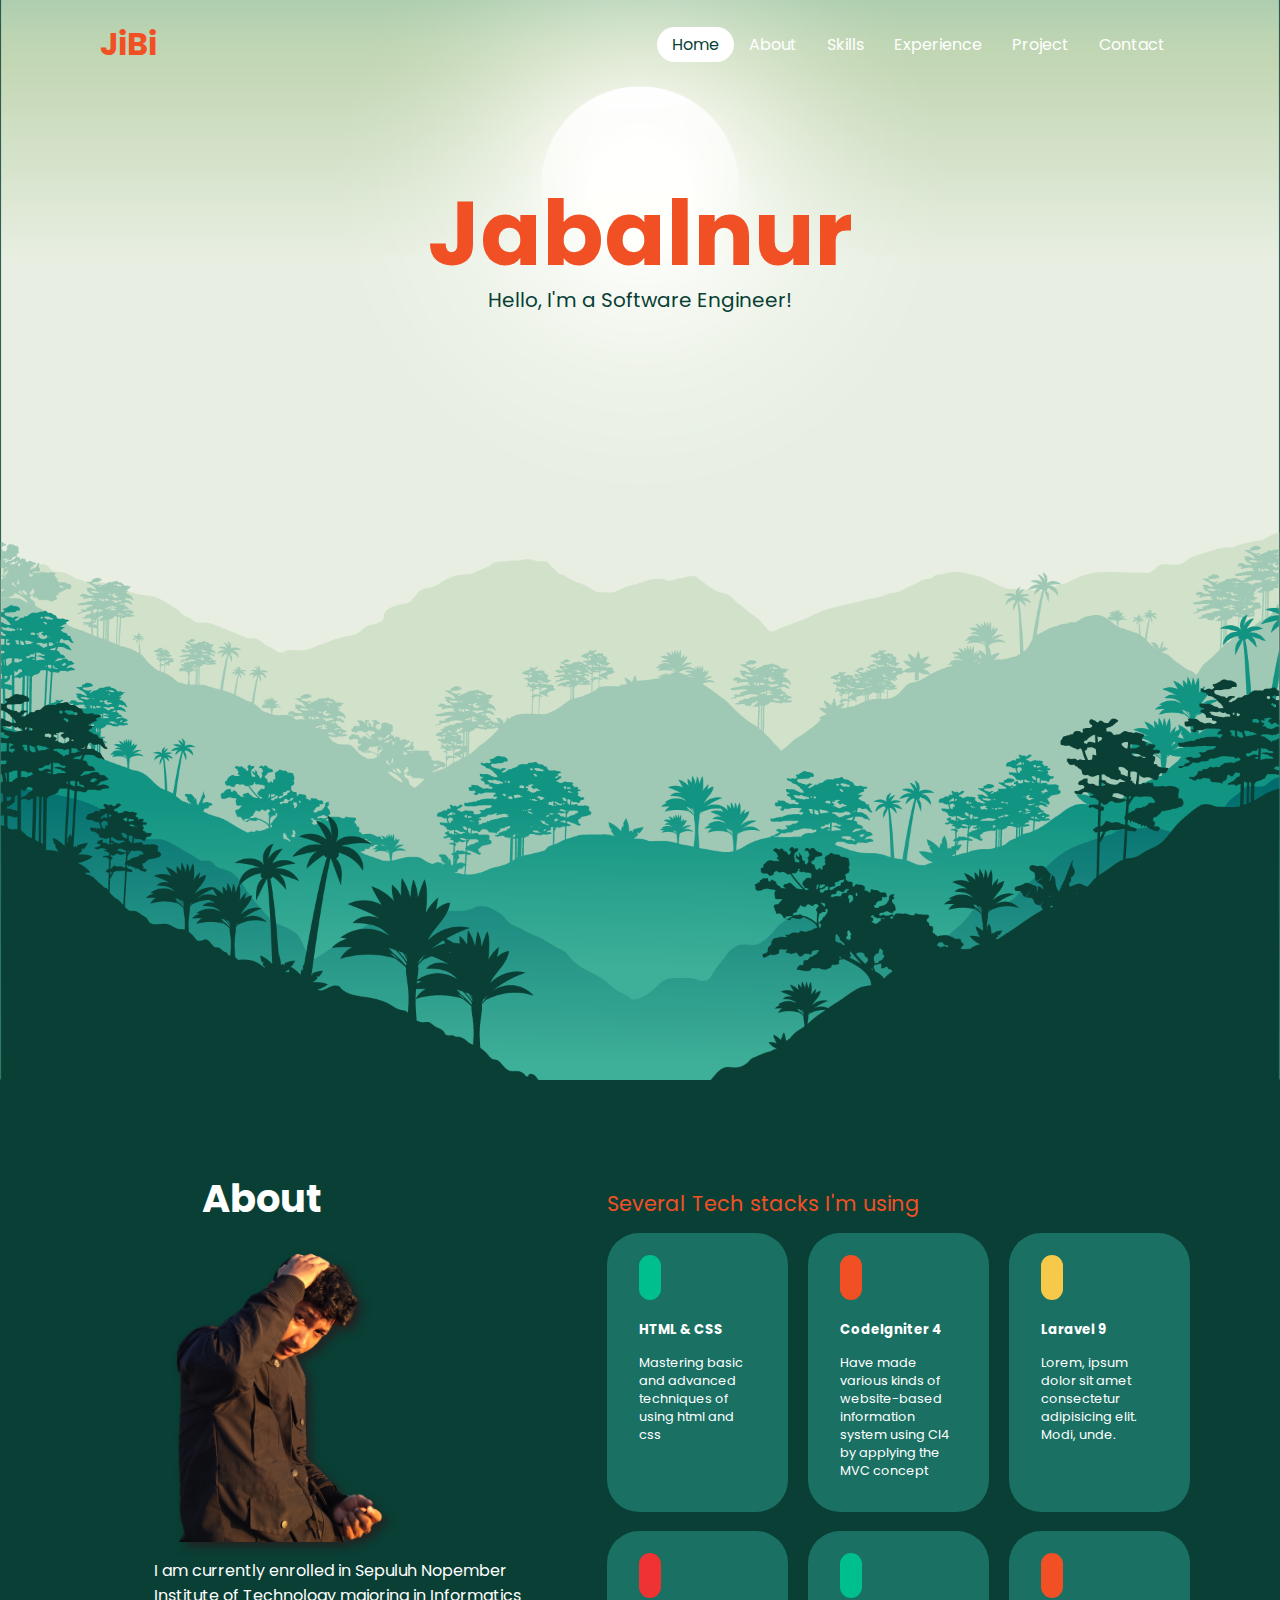
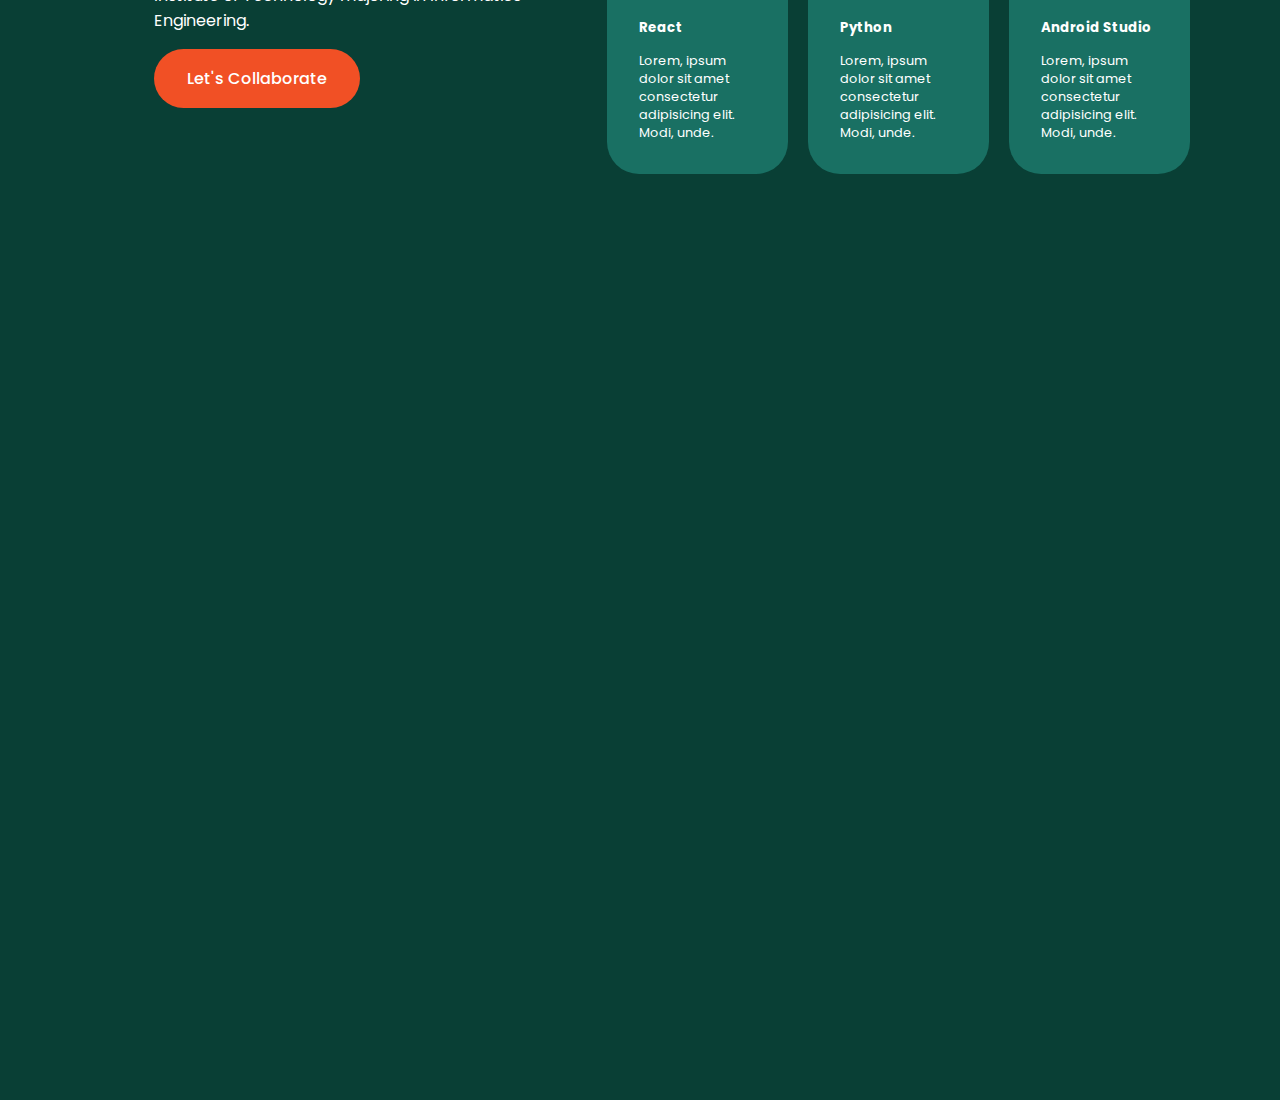
==== Portofolio/index.html @ 389e3de7 "PWEB-A" ====
<!DOCTYPE html>
<html lang="en">
  <head>
    <meta charset="UTF-8" />
    <meta name="viewport" content="width=device-width, initial-scale=1.0" />
    <link rel="stylesheet" href="public/css/style.css" />

    <!-- ICONSCOUT CDN -->
    <link
      rel="stylesheet"
      href="https://unicons.iconscout.com/release/v4.0.0/css/line.css"
    />

    <title>Jabalnur - Portofolio</title>
  </head>
  <body>
    <!--================= START OF HEADER ====================-->
    <header>
      <nav>
        <a href="#" class="logo">JiBi</a>
        <div class="toggle"></div>
        <ul class="navigation">
          <li><a href="#" class="active">Home</a></li>
          <li><a href="#">About</a></li>
          <li><a href="#">Skills</a></li>
          <li><a href="#">Experience</a></li>
          <li><a href="#">Project</a></li>
          <li><a href="#">Contact</a></li>
        </ul>
      </nav>
      <div class="jumbotron">
        <img src="public/img/jumbotron/1.png" class="bg" />
        <img src="public/img/jumbotron/2.png" class="bg2" />
        <div class="name">
          <h1>Jabalnur</h1>
          <h4>Hello, I'm a Software Engineer!</h4>
        </div>
        <img src="public/img/jumbotron/3.png" class="bg3" />
        <img src="public/img/jumbotron/4.png" class="bg4" />
        <img src="public/img/jumbotron/5.png" class="bg5" />
        <img src="public/img/jumbotron/6.png" class="bg6" />
        <!-- <div class="bg"></div> -->
        <!-- <div class="bg2"></div>
        <div class="bg3"></div>
        <div class="bg4"></div>
        <div class="bg5"></div>
        <div class="bg6"></div> -->
      </div>
    </header>

    <!--================= END OF HEADER ====================-->

    <!--================= START OF ABOUT ====================-->
    <section class="abouts">
      <div class="container abouts_container">
        <div class="abouts_left">
          <h1>About</h1>
          <div class="abouts-image">
            <img src="public/img/assets/jibi.png" class="jibi" alt="jibi.png" />
          </div>
          <p>
            I am currently enrolled in Sepuluh Nopember Institute of Technology
            majoring in Informatics Engineering.
          </p>
          <a href="#" class="btn"> Let's Collaborate</a>
        </div>
        <div class="abouts_right">
          <h4>Several Tech stacks I'm using</h4>
          <div class="content">
            <article class="about">
              <span class="about_icon"
                ><i class="uil uil-html5"></i>
                <i class="uil uil-css3-simple"></i
              ></span>
              <h5>HTML & CSS</h5>
              <p>
                Mastering basic and advanced techniques of using html and css
              </p>
            </article>
            <article class="about">
              <span class="about_icon"><i class="uil uil-fire"></i></span>
              <h5>CodeIgniter 4</h5>
              <p>
                Have made various kinds of website-based information system
                using CI4 by applying the MVC concept
              </p>
            </article>
            <article class="about">
              <span class="about_icon"><i class="uil uil-box"></i></span>
              <h5>Laravel 9</h5>
              <p>
                Lorem, ipsum dolor sit amet consectetur adipisicing elit. Modi,
                unde.
              </p>
            </article>
            <article class="about">
              <span class="about_icon"><i class="uil uil-react"></i></span>
              <h5>React</h5>
              <p>
                Lorem, ipsum dolor sit amet consectetur adipisicing elit. Modi,
                unde.
              </p>
            </article>
            <article class="about">
              <span class="about_icon"><i class="uil uil-arrow"></i></span>
              <h5>Python</h5>
              <p>
                Lorem, ipsum dolor sit amet consectetur adipisicing elit. Modi,
                unde.
              </p>
            </article>
            <article class="about">
              <span class="about_icon"><i class="uil uil-android"></i></span>
              <h5>Android Studio</h5>
              <p>
                Lorem, ipsum dolor sit amet consectetur adipisicing elit. Modi,
                unde.
              </p>
            </article>
          </div>
        </div>
      </div>

      <!-- <h1>Hi, My Name is Jibi</h1>
      <p>
        Lorem ipsum dolor sit amet consectetur adipisicing elit. Explicabo ipsa
        nulla quae. Quos sint facere natus sed accusantium delectus nobis iure,
        facilis itaque odit distinctio quo debitis rem, beatae error illum porro
        repellat ad hic corrupti neque sapiente cum ipsam! Sunt neque at
        provident repellat fugit quia placeat et ipsam deleniti facilis, officia
        dolores cum omnis totam corrupti? Magni corporis consectetur, harum ipsa
        dolores quis eius repellendus aliquam dicta fugiat tempora? Quae neque
        omnis deserunt, aliquam ratione accusantium quod culpa voluptatum
        similique tempora asperiores dolor eos aspernatur. Natus voluptatem
        dolor temporibus, illo consequuntur quod ratione aperiam. Ea natus
        similique mollitia ratione blanditiis dolore alias, sapiente maxime
        dolor aperiam at veritatis earum? Suscipit vel est a totam sit mollitia
        quia? Optio corporis beatae corrupti perferendis nulla? Blanditiis, nisi
        quibusdam. Quaerat modi harum cumque odio numquam vero sapiente.
        Laudantium iusto possimus earum officia nemo explicabo excepturi debitis
        consequatur assumenda et ipsam, provident unde aliquam vel! Nostrum
        deserunt omnis, excepturi odio ad dicta magnam nihil porro sequi quis
        voluptatibus temporibus, tempora adipisci eveniet nulla. Unde fugiat
        optio explicabo debitis culpa velit itaque quos officiis similique
        molestiae! Totam impedit blanditiis beatae fugiat. Suscipit beatae aut
        voluptas magnam mollitia molestiae laudantium nisi. Officia, rerum
        dolore.
      </p> -->
    </section>

    <script src="public/js/jquery-3.6.1.min.js"></script>
    <script src="public/js/script.js"></script>
  </body>
</html>
---- Portofolio/public/css/style.css ----
@import url('https://fonts.googleapis.com/css?family=Poppins:300,400,500,600,700,800,900&display=swap');
*{
    margin: 0;
    padding: 0;
    box-sizing: border-box;
    font-family: 'Poppins', sans-serif;
}

:root{
    --color-primary: #F15025;
    --color-success: #00bf8e;
    --color-warning: #f7c94b;
    --color-danger: #EF3232;
    --color-danger-variant: rgba(247,88,66,0.4);
    --color-white: #fff;
    --color-light: rgba(255,255,255,0.7);
    --color-black: #000;
    --color-bg: #093F35;
    --color-bg1: #197063;
    --color-bg2: #35A994;

    --container-width-lg: 76%;
    --container-width-md: 90%;
    --container-width-sm: 94%;
    
    --transition: all 400ms ease;

}

body{
    background: #093F35;
    color: var(--color-white);
    min-height: 300vh;
}

.container {
    width: var(--container-width-lg);
    margin: 0 auto;
}

section{
    padding: 6rem 0;
}

section h2{
    text-align: center;
    margin-bottom: 4rem;
}

h1,
h2,
h3,
h4,
h5 {
    line-height: 1.2;
    color: var(--color-white);
}

p{
    color: var(--color-white);
}

h1 {
    font-size: 2.4rem;
}

h2 {
    font-size: 2rem;
}

h3 {
    font-size: 1.6rem;
}

h4 {
    font-size: 1.3rem;
}

a{
    color: var(--color-white);
}

img{
    width: 100%;
    display: block;
    object-fit: cover;
}

.btn {
    display: inline-block;
    background: var(--color-white);
    color: var(--color-black);
    padding: 1rem 2rem;
    border: 1px solid transparent;
    font-weight: 500;
    transition: var(--transition);
    border-radius: 2rem;
    text-decoration: none;
}

.btn:hover{
    background: transparent;
    color: var(--color-white);
    border-color: var(--color-white);
}

.btn-primary{
    background: var(--color-danger);
    color: var(--color-white);
}

nav{
    position: absolute;
    top: 0;
    left: 0;
    width: 100%;
    padding: 20px 100px;
    display: flex;
    justify-content: space-between;
    align-items: center;
    z-index: 10000;
}

.window-scroll {
    background: var(--color-bg);
    padding-top: 10px;
    padding-bottom: 10px;
    box-shadow: 0 1rem 2rem rgba(0, 0, 0, 0.3);
}

nav .logo{
    color: var(--color-primary);
    font-weight: 700;
    font-size: 2em;
    text-decoration: none;
}

nav .navigation{
    display: flex;
    justify-content: center;
    align-items: center;
}

nav .navigation li{
    list-style: none;
}

nav .navigation li a{
    text-decoration: none;
    padding: 6px 15px;
    color: white;
    border-radius: 20px;
}

nav .navigation li a:hover,
nav .navigation li a.active{
    background: white;
    color: #093F35;
}

.jumbotron{
    position: relative;
    width: 100%;
    height: 120vh;
    overflow: hidden;
    display: flex;
    justify-content: center;
    align-items: center;
    /* left: 0;
    height: 0; */
}
.jumbotron img{
    position: absolute;
    left: 0;
    bottom: 0;
    width: 100%;
    pointer-events: none;
}
.jumbotron img.bg{
    top: 0;
}
.jumbotron .name{
    height: 100%;
    width: 100%;
    bottom: -180px;
    position: absolute;
}
.jumbotron .name h1{
    color: var(--color-primary);
    font-size: 90px;
    text-align: center;
    margin: 0;
}
.jumbotron .name h4{
    color: var(--color-bg);
    font-size: 20px;
    font-weight: 400;
    margin: 0;
    text-align: center;
}

.abouts{
    background: var(--color-bg);
}

.abouts_container{
    display: grid;
    grid-template-columns: 40% 60%;
    gap: 4rem;
}

.abouts_left h1{
    margin-left: 3rem;
}

.abouts_left .btn{
    background: var(--color-primary);
    color: var(--color-white);
}

.abouts_left .btn:hover{
    background: transparent;
    color: var(--color-white);
    font-size: 1.05rem;
}

.abouts_left p{
    margin: 1rem 0 1rem;
}

.abouts-image img{
    max-height: 20rem;
    width: auto;
    -webkit-filter: drop-shadow(5px 5px 5px #222);
    filter: drop-shadow(5px 5px 5px #222);
    transition: var(--transition);
}

.abouts-image img:hover{
    transform: scale(1.02);
}
.abouts_right h4{
    margin: 1rem 0 1rem;
    font-weight: 400;
    color: var(--color-primary);
}
.abouts_right .content{
    display: grid;
    grid-template-columns: repeat(3, 1fr);
    gap: 1.2rem;
}

.about{
    background: var(--color-bg1);
    padding: 2rem;
    border-radius: 2rem;
    transition: var(--transition);
}

.about:hover{
    box-shadow: 0 3rem 3rem rgba(0, 0, 0, 0.3);
    z-index: 1;
}

.about:nth-child(1) .about_icon{
    background: var(--color-success);
    padding: 0.7rem;
    border-radius: 0.9rem;
}
.about:nth-child(2) .about_icon{
    background: var(--color-primary);
    padding: 0.7rem;
    border-radius: 0.9rem;
}
.about:nth-child(3) .about_icon{
    background: var(--color-warning);
    padding: 0.7rem;
    border-radius: 0.9rem;
}
.about:nth-child(4) .about_icon{
    background: var(--color-danger);
    padding: 0.7rem;
    border-radius: 0.9rem;
}
.about:nth-child(5) .about_icon{
    background: var(--color-success);
    padding: 0.7rem;
    border-radius: 0.9rem;
}
.about:nth-child(6) .about_icon{
    background: var(--color-primary);
    padding: 0.7rem;
    border-radius: 0.9rem;
}

.about h5{
    margin: 2rem 0 1rem;
}

.about p{
    font-size: 0.8rem;
}



@media (max-width: 992px){
    nav{
        padding: 20px;
    }
    nav .navigation{
        display: none;
    }
    nav .navigation.active{
        position: fixed;
        top: 0;
        left: 0;
        display: flex;
        justify-content: center;
        align-items: center;
        flex-direction: column;
        width: 100%;
        height: 100vh;
        background: #093F35;
    }
    nav .navigation li{
        margin-left: 0;
    }
    nav .navigation li a{
        font-size: 1.2em;
        margin: 5px 0;
        border-radius: 30px;
        display: inline-block;
    }
    .toggle{
        position: fixed;
        top: 20px;
        right: 20px;
        width: 30px;
        height: 30px;
        cursor: pointer;
        background: url(../img/icon/menu.png);
        background-size: 30px;
        background-position: center;
        background-repeat: no-repeat;
        filter: invert(100%) sepia(0%) saturate(0%) hue-rotate(93deg) brightness(103%) contrast(103%);
        z-index: 1000;
    }
    .toggle:hover,
    .toggle.active:hover{
        filter: invert(16%) sepia(11%) saturate(4203%) hue-rotate(126deg) brightness(99%) contrast(93%);
    }

    .toggle.active {
        background: url(../img/icon/close.png);
        background-size: 30px;
        background-position: center;
        background-repeat: no-repeat;
        filter: invert(100%) sepia(0%) saturate(0%) hue-rotate(93deg) brightness(103%) contrast(103%);
    }
    .jumbotron{
        height: 100vh;
    }
    .jumbotron .name{
        bottom: -240px;
    }
    .jumbotron .name h1{
        font-size: 50px;
    }
    .jumbotron .name h4{
        font-size: 15px;
    }
    .about{
        padding: 20px;
    }
    .about h1{
        font-size: 1.5em;
    }
}
@media (max-width: 786px){
    .jumbotron{
        height: 60vh;
    }
    .jumbotron .name{
        bottom: -100px;
    }
    .jumbotron .name h1{
        font-size: 30px;
    }
    .jumbotron .name h4{
        font-size: 10px;
    }
}
@media (max-width: 472px){
    .jumbotron{
        height: 40vh;
    }
    .jumbotron .name{
        bottom: -80px;
    }
    .jumbotron .name h1{
        font-size: 20px;
    }
    .jumbotron .name h4{
        font-size: 12px;
    }
}
@media (max-width: 312px){
    .jumbotron{
        height: 30vh;
    }
    .jumbotron .name{
        bottom: -40px;
    }
    .jumbotron .name h1{
        font-size: 12px;
    }
    .jumbotron .name h4{
        font-size: 8px;
    }
}
@media (max-width: 242px){
    .jumbotron{
        height: 20vh;
    }
}
@media (max-width: 165px){
    .jumbotron{
        height: 15vh;
    }
}
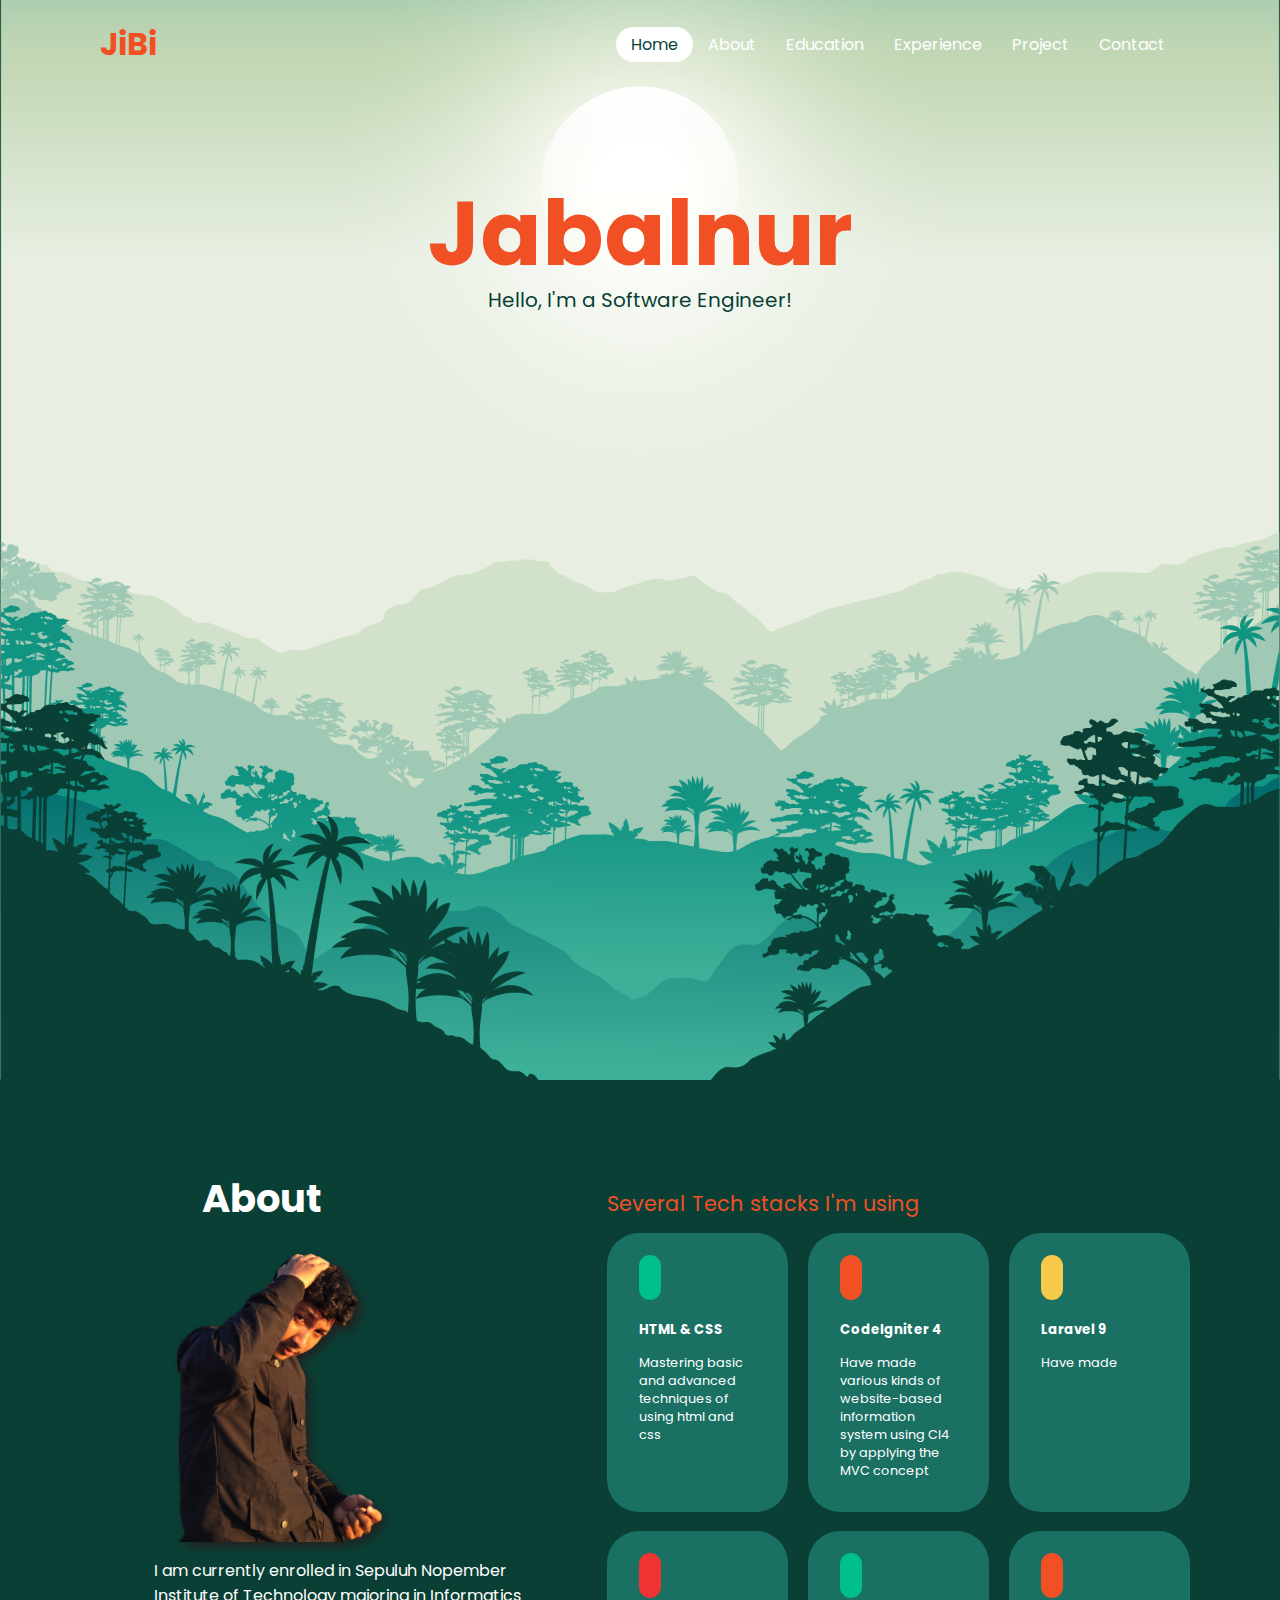
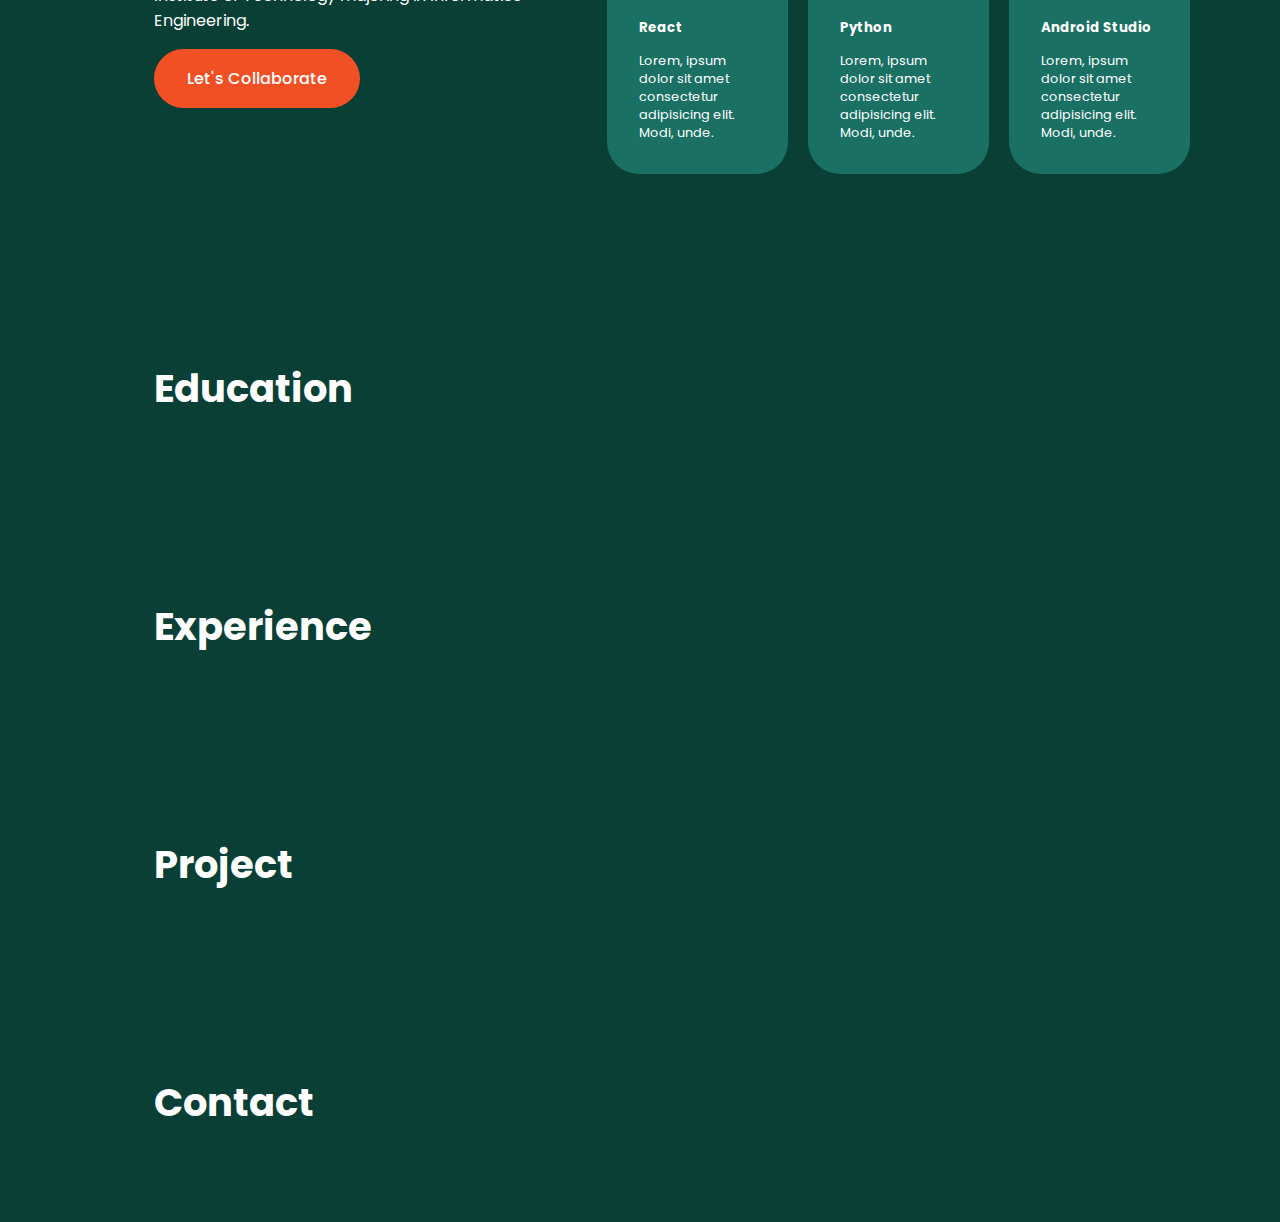
==== commit 54fe4ae5: "Quis 1" ====
--- a/Portofolio/index.html
+++ b/Portofolio/index.html
@@ -22,7 +22,7 @@
         <ul class="navigation">
           <li><a href="#" class="active">Home</a></li>
           <li><a href="#">About</a></li>
-          <li><a href="#">Skills</a></li>
+          <li><a href="#">Education</a></li>
           <li><a href="#">Experience</a></li>
           <li><a href="#">Project</a></li>
           <li><a href="#">Contact</a></li>
@@ -39,12 +39,6 @@
         <img src="public/img/jumbotron/4.png" class="bg4" />
         <img src="public/img/jumbotron/5.png" class="bg5" />
         <img src="public/img/jumbotron/6.png" class="bg6" />
-        <!-- <div class="bg"></div> -->
-        <!-- <div class="bg2"></div>
-        <div class="bg3"></div>
-        <div class="bg4"></div>
-        <div class="bg5"></div>
-        <div class="bg6"></div> -->
       </div>
     </header>
 
@@ -89,8 +83,7 @@
               <span class="about_icon"><i class="uil uil-box"></i></span>
               <h5>Laravel 9</h5>
               <p>
-                Lorem, ipsum dolor sit amet consectetur adipisicing elit. Modi,
-                unde.
+                Have made
               </p>
             </article>
             <article class="about">
@@ -120,33 +113,57 @@
           </div>
         </div>
       </div>
+    </section>
 
-      <!-- <h1>Hi, My Name is Jibi</h1>
-      <p>
-        Lorem ipsum dolor sit amet consectetur adipisicing elit. Explicabo ipsa
-        nulla quae. Quos sint facere natus sed accusantium delectus nobis iure,
-        facilis itaque odit distinctio quo debitis rem, beatae error illum porro
-        repellat ad hic corrupti neque sapiente cum ipsam! Sunt neque at
-        provident repellat fugit quia placeat et ipsam deleniti facilis, officia
-        dolores cum omnis totam corrupti? Magni corporis consectetur, harum ipsa
-        dolores quis eius repellendus aliquam dicta fugiat tempora? Quae neque
-        omnis deserunt, aliquam ratione accusantium quod culpa voluptatum
-        similique tempora asperiores dolor eos aspernatur. Natus voluptatem
-        dolor temporibus, illo consequuntur quod ratione aperiam. Ea natus
-        similique mollitia ratione blanditiis dolore alias, sapiente maxime
-        dolor aperiam at veritatis earum? Suscipit vel est a totam sit mollitia
-        quia? Optio corporis beatae corrupti perferendis nulla? Blanditiis, nisi
-        quibusdam. Quaerat modi harum cumque odio numquam vero sapiente.
-        Laudantium iusto possimus earum officia nemo explicabo excepturi debitis
-        consequatur assumenda et ipsam, provident unde aliquam vel! Nostrum
-        deserunt omnis, excepturi odio ad dicta magnam nihil porro sequi quis
-        voluptatibus temporibus, tempora adipisci eveniet nulla. Unde fugiat
-        optio explicabo debitis culpa velit itaque quos officiis similique
-        molestiae! Totam impedit blanditiis beatae fugiat. Suscipit beatae aut
-        voluptas magnam mollitia molestiae laudantium nisi. Officia, rerum
-        dolore.
-      </p> -->
+    <!--================= END OF ABOUT ====================-->
+
+    <!--================= START OF EDUCATION ====================-->
+
+    <section class="educations">
+      <div class="container educations_container">
+        <h1>Education</h1>
+      </div>
     </section>
+    
+    <!--================= END OF EDUCATION ====================-->
+
+    <!--================= START OF EXPERIENCE ====================-->
+
+    <section class="experiences">
+      <div class="container experiences_container">
+        <h1>Experience</h1>
+      </div>
+    </section>
+    
+    <!--================= END OF EXPERIENCE ====================-->
+
+    <!--================= START OF PROJECT ====================-->
+
+    <section class="projects">
+      <div class="container projects_container">
+        <h1>Project</h1>
+      </div>
+    </section>
+    
+    <!--================= END OF PROJECT ====================-->
+
+    <!--================= START OF CONTACT ====================-->
+
+    <section class="contacts">
+      <div class="container contacts_container">
+        <h1>Contact</h1>
+      </div>
+    </section>
+    
+    <!--================= END OF CONTACT ====================-->
+
+    <!--================= START OF FOOTER ====================-->
+
+    <footer>
+
+    </footer>
+    
+    <!--================= END OF FOOTER ====================-->
 
     <script src="public/js/jquery-3.6.1.min.js"></script>
     <script src="public/js/script.js"></script>
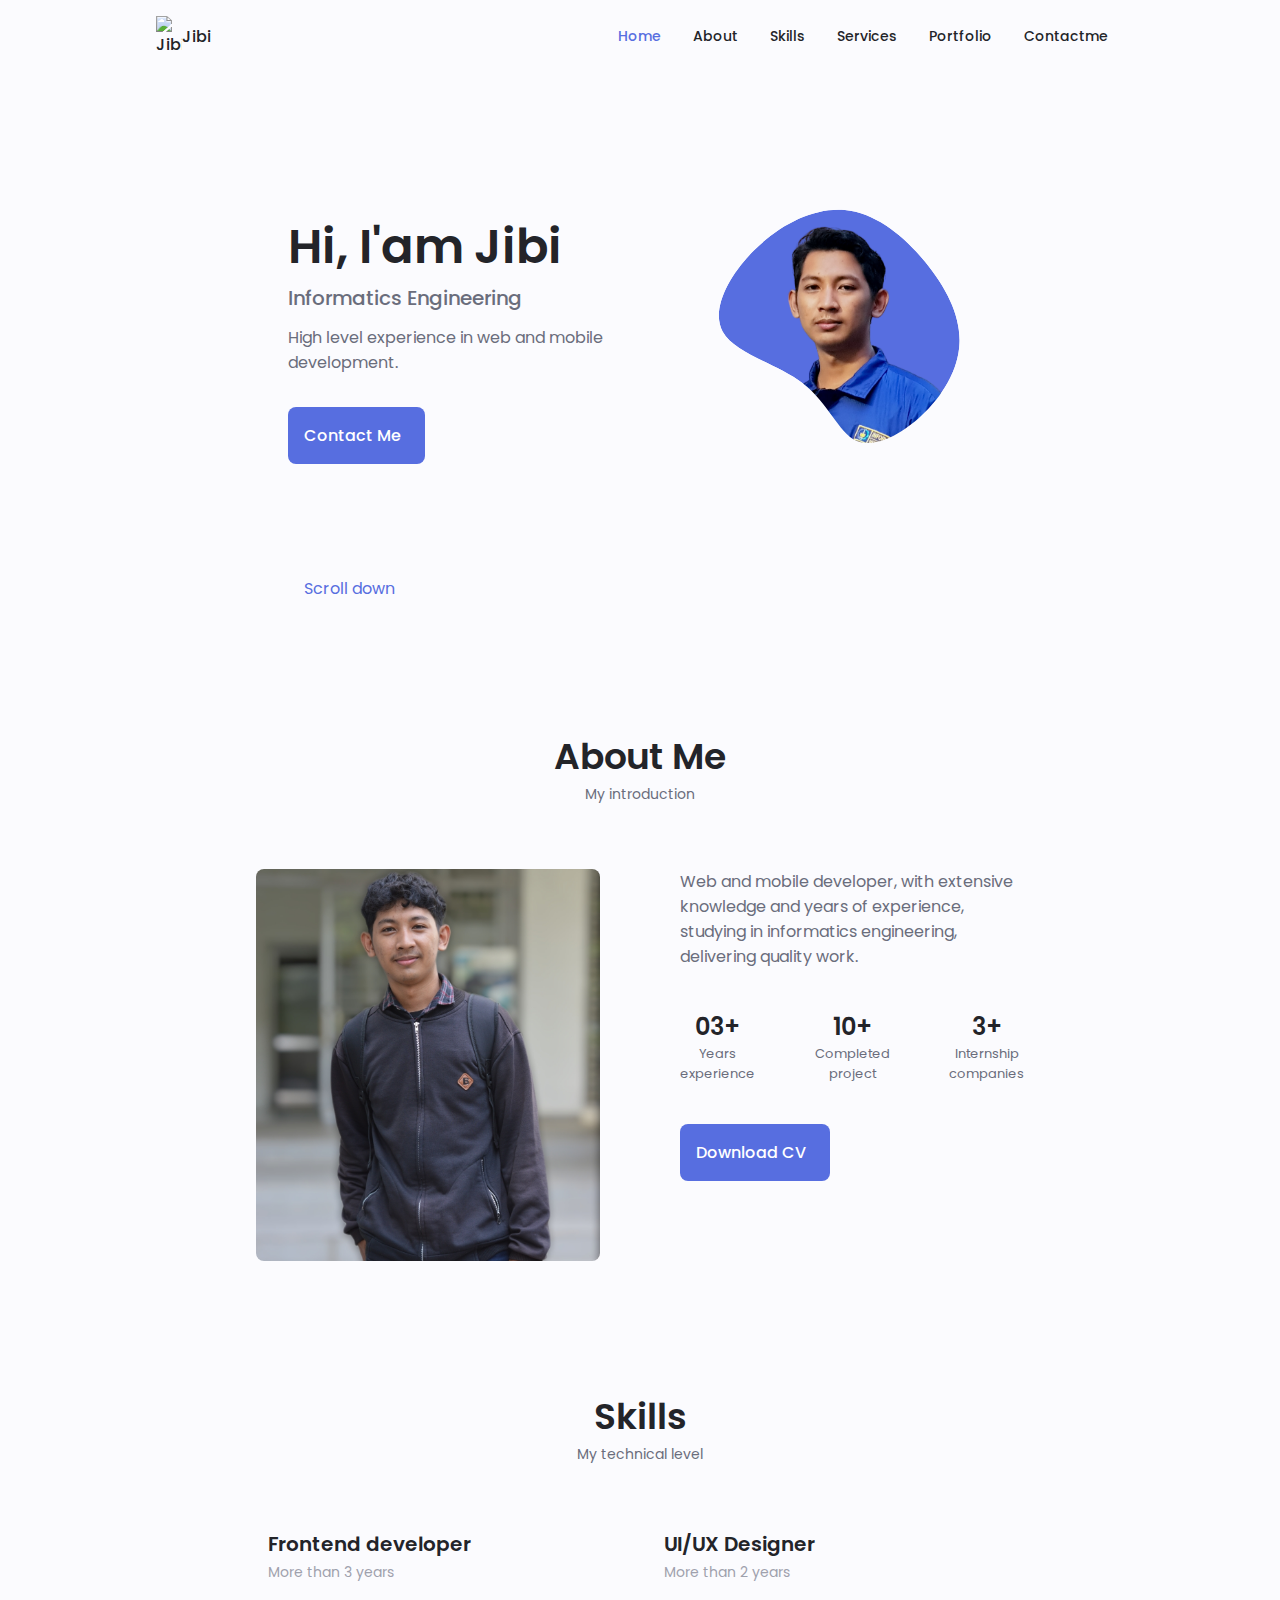
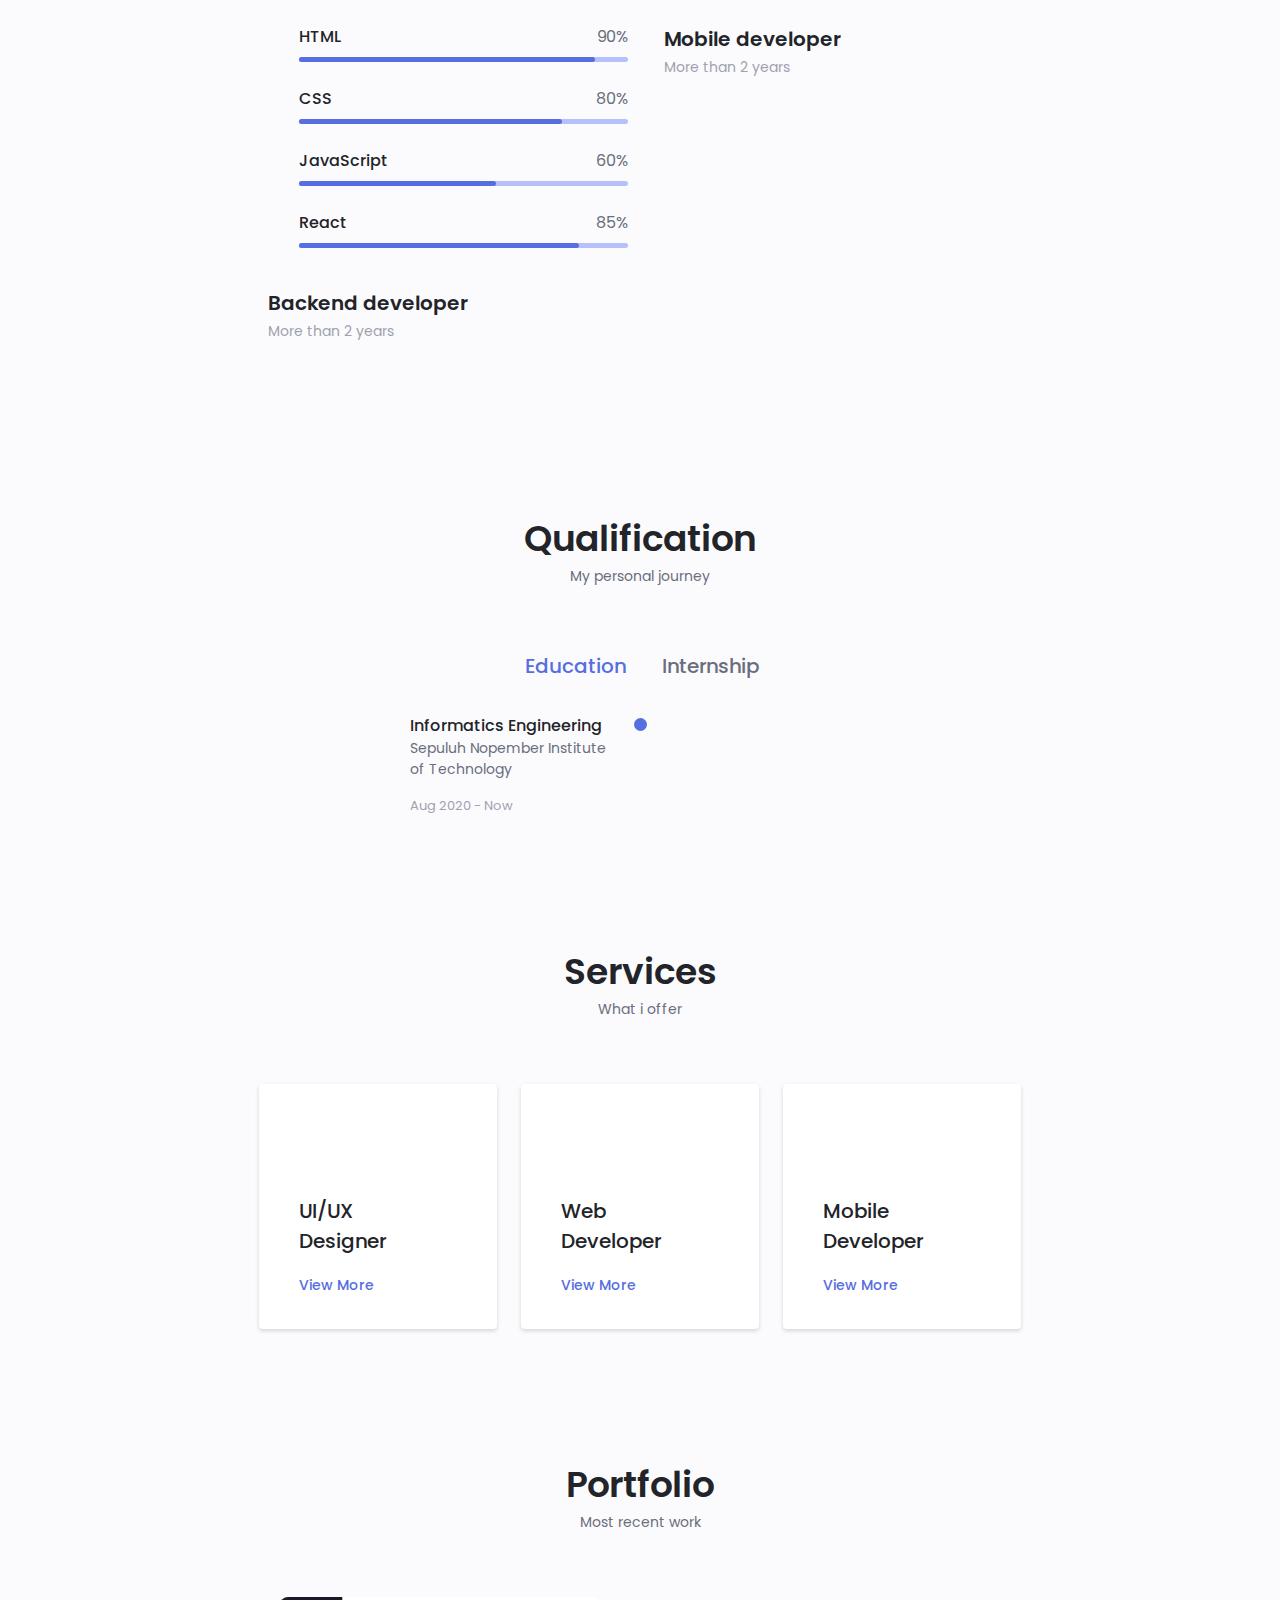
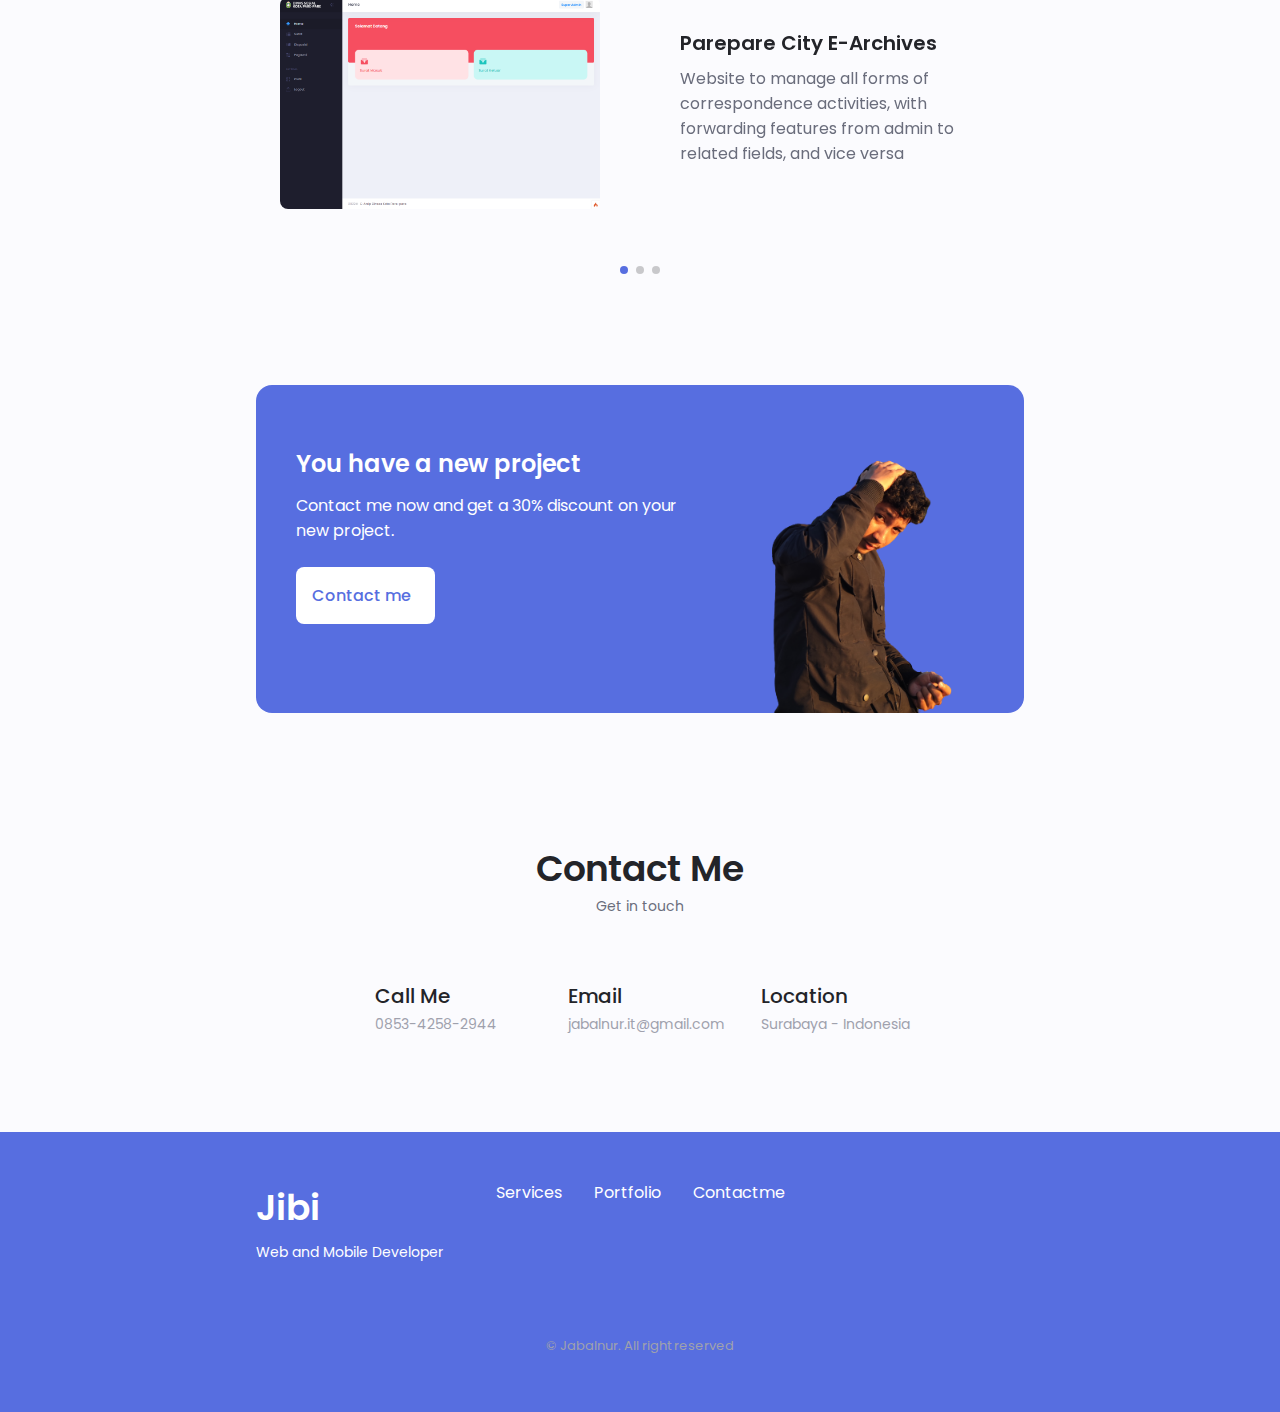
==== commit 32477a55: "add portfolio" ====
--- a/Portofolio/index.html
+++ b/Portofolio/index.html
@@ -1,171 +1,734 @@
 <!DOCTYPE html>
 <html lang="en">
-  <head>
-    <meta charset="UTF-8" />
-    <meta name="viewport" content="width=device-width, initial-scale=1.0" />
-    <link rel="stylesheet" href="public/css/style.css" />
-
-    <!-- ICONSCOUT CDN -->
-    <link
-      rel="stylesheet"
-      href="https://unicons.iconscout.com/release/v4.0.0/css/line.css"
-    />
-
-    <title>Jabalnur - Portofolio</title>
-  </head>
-  <body>
-    <!--================= START OF HEADER ====================-->
-    <header>
-      <nav>
-        <a href="#" class="logo">JiBi</a>
-        <div class="toggle"></div>
-        <ul class="navigation">
-          <li><a href="#" class="active">Home</a></li>
-          <li><a href="#">About</a></li>
-          <li><a href="#">Education</a></li>
-          <li><a href="#">Experience</a></li>
-          <li><a href="#">Project</a></li>
-          <li><a href="#">Contact</a></li>
-        </ul>
-      </nav>
-      <div class="jumbotron">
-        <img src="public/img/jumbotron/1.png" class="bg" />
-        <img src="public/img/jumbotron/2.png" class="bg2" />
-        <div class="name">
-          <h1>Jabalnur</h1>
-          <h4>Hello, I'm a Software Engineer!</h4>
+
+<head>
+    <meta charset="UTF-8">
+    <meta name="viewport" content="width=device-width, initial-scale=1.0">
+
+    <meta name="description"
+        content="Do you have any website project? Let's collaborate with me and build wonderfull project. Come and check my portfolio with Jabalnur">
+    <meta name="keywords" content="portfolio, jabalnur, developer">
+    <meta property="og:title" content="Jabalnur | Software Developer" />
+    <meta property="og:description"
+        content="Do you have any website project? Let's collaborate with me and build wonderfull project. Come and check my portfolio with Jabalnur" />
+    <meta property="og:image" content="assets/img/about.jpg" />
+    <meta property="og:url" content="" />
+    <meta property="og:type" content="website" />
+
+
+    <!--==================== UNICONS ====================-->
+    <link rel="stylesheet" href="https://unicons.iconscout.com/release/v4.0.0/css/line.css">
+
+    <!--==================== SWIPER CSS ====================-->
+    <link rel="stylesheet" href="assets/css/swiper-bundle.min.css">
+
+    <!--==================== CSS ====================-->
+    <link rel="stylesheet" href="assets/css/styles.css">
+
+    <!--==================== ICON BAR ====================-->
+    <link rel="icon" href="assets/img/favicon.ico" type="image/x-icon">
+
+    <title>Jabalnur | Software Developer</title>
+</head>
+
+<body>
+    <!--==================== HEADER ====================-->
+    <header class="header" id="header">
+        <nav class="nav container">
+            <a href="#" class="nav__logo"><img src="assets/img/favicon.ico" alt="Jibi"> Jibi</a>
+
+            <div class="nav__menu" id="nav-menu">
+                <ul class="nav__list grid">
+                    <li class="nav__item">
+                        <a href="#home" class="nav__link active-link">
+                            <i class="uil uil-estate nav__icon"></i> Home
+                        </a>
+                    </li>
+                    <li class="nav__item">
+                        <a href="#about" class="nav__link">
+                            <i class="uil uil-user nav__icon"></i> About
+                        </a>
+                    </li>
+                    <li class="nav__item">
+                        <a href="#skills" class="nav__link">
+                            <i class="uil uil-file-alt nav__icon"></i> Skills
+                        </a>
+                    </li>
+                    <li class="nav__item">
+                        <a href="#services" class="nav__link">
+                            <i class="uil uil-briefcase-alt nav__icon"></i> Services
+                        </a>
+                    </li>
+                    <li class="nav__item">
+                        <a href="#portfolio" class="nav__link">
+                            <i class="uil uil-scenery nav__icon"></i> Portfolio
+                        </a>
+                    </li>
+                    <li class="nav__item">
+                        <a href="#contact" class="nav__link">
+                            <i class="uil uil-message nav__icon"></i> Contactme
+                        </a>
+                    </li>
+                </ul>
+                <i class="uil uil-times nav__close" id="nav-close"></i>
+            </div>
+
+            <div class="nav__btns">
+                <!-- Theme change button -->
+                <i class="uil uil-moon change-theme" id="theme-button"></i>
+
+                <div class="nav__toggle" id="nav-toggle">
+                    <i class="uil uil-apps"></i>
+                </div>
+            </div>
+        </nav>
+    </header>
+
+    <!--==================== MAIN ====================-->
+    <main class="main">
+        <!--==================== HOME ====================-->
+        <section class="home section" id="home">
+            <div class="home__container container grid">
+                <div class="home__content grid">
+                    <div class="home__social">
+                        <a href="https://www.linkedin.com/in/jabalnur/" target="_blank" class="home__social-icon">
+                            <i class="uil uil-linkedin-alt"></i>
+                        </a>
+                        <a href="https://github.com/JabalnurIT" target="_blank" class="home__social-icon">
+                            <i class="uil uil-github-alt"></i>
+                        </a>
+                    </div>
+
+                    <div class="home__img">
+                        <svg class="home__blob" viewBox="0 0 200 187" xmlns="http://www.w3.org/2000/svg"
+                            xmlns:xlink="http://www.w3.org/1999/xlink">
+                            <mask id="mask0" mask-type="alpha">
+                                <path
+                                    d="M48.3,-51.2C61.5,-35.1,70.4,-17.6,69.7,-0.6C69.1,16.3,59,32.6,45.8,44.9C32.6,57.2,16.3,65.5,5.1,60.4C-6.1,55.3,-12.2,36.8,-28.3,24.5C-44.5,12.2,-70.7,6.1,-78.3,-7.6C-85.8,-21.3,-74.8,-42.5,-58.7,-58.6C-42.5,-74.7,-21.3,-85.5,-1.9,-83.7C17.6,-81.8,35.1,-67.3,48.3,-51.2Z"
+                                    transform="translate(100 100)" />
+
+                            </mask>
+                            <g mask="url(#mask0)">
+                                <path
+                                    d="M48.3,-51.2C61.5,-35.1,70.4,-17.6,69.7,-0.6C69.1,16.3,59,32.6,45.8,44.9C32.6,57.2,16.3,65.5,5.1,60.4C-6.1,55.3,-12.2,36.8,-28.3,24.5C-44.5,12.2,-70.7,6.1,-78.3,-7.6C-85.8,-21.3,-74.8,-42.5,-58.7,-58.6C-42.5,-74.7,-21.3,-85.5,-1.9,-83.7C17.6,-81.8,35.1,-67.3,48.3,-51.2Z"
+                                    transform="translate(100 100)" />
+
+                                <image class="home__blob-img" x="18" y="18" xlink:href="assets/img/perfil.png" />
+                            </g>
+                        </svg>
+                    </div>
+
+                    <div class="home__data">
+                        <h1 class="home__title">Hi, I'am Jibi</h1>
+                        <h3 class="home__subtitle">Informatics Engineering</h3>
+                        <p class="home__description">High level experience in web and mobile development.</p>
+                        <a href="#contact" class="button button--flex">
+                            Contact Me <i class="uil uil-message button__icon "></i>
+                        </a>
+                    </div>
+                </div>
+
+                <div class="home__scroll">
+                    <a href="#about" class="home__scroll-button button--flex">
+                        <i class="uil uil-mouse-alt home__scroll-mouse"></i>
+                        <span class="home_scroll-name">Scroll down</span>
+                        <i class="uil uil-arrow-down home__scroll-arrow"></i>
+                    </a>
+                </div>
+            </div>
+        </section>
+
+        <!--==================== ABOUT ====================-->
+        <section class="about section" id="about">
+            <h2 class="section__title">About Me</h2>
+            <span class="section__subtitle">My introduction</span>
+
+            <div class="about__container container grid">
+                <img src="assets/img/about.jpg" alt="about_jabalnur.jpg" class="about__img">
+
+                <div class="about__data">
+                    <p class="about__description">Web and mobile developer, with extensive knowledge and years of
+                        experience, studying in informatics engineering, delivering quality work.</p>
+
+                    <div class="about__info">
+                        <div>
+                            <span class="about__info-title">03+</span>
+                            <span class="about__info-name">Years <br> experience</span>
+                        </div>
+                        <div>
+                            <span class="about__info-title">10+</span>
+                            <span class="about__info-name">Completed <br> project</span>
+                        </div>
+                        <div>
+                            <span class="about__info-title">3+</span>
+                            <span class="about__info-name">Internship <br> companies</span>
+                        </div>
+                    </div>
+                    <div class="about__buttons">
+                        <a download="" href="assets/pdf/Alexa-Cv.pdf" class="button button--flex">
+                            Download CV<i class="uil uil-download-alt button__icon"></i>
+                        </a>
+                    </div>
+                </div>
+            </div>
+        </section>
+
+        <!--==================== SKILLS ====================-->
+        <section class="skills section" id="skills">
+            <h2 class="section__title">Skills</h2>
+            <span class="section__subtitle">My technical level</span>
+
+            <div class="skills__container container grid">
+                <div>
+                    <!--==================== SKILLS 1 ====================-->
+                    <div class="skills__content skills__open">
+                        <div class="skills__header">
+                            <i class="uil uil-brackets-curly skills__icon"></i>
+
+                            <div>
+                                <h1 class="skills__title">Frontend developer</h1>
+                                <span class="skills__subtitle">More than 3 years</span>
+                            </div>
+
+                            <i class="uil uil-angle-down skills__arrow"></i>
+                        </div>
+
+                        <div class="skills__list grid">
+                            <div class="skills__data">
+                                <div class="skills__titles">
+                                    <h3 class="skills__name">HTML</h3>
+                                    <span class="skills__number">90%</span>
+                                </div>
+                                <div class="skills__bar">
+                                    <span class="skills__percentage skills__html"></span>
+                                </div>
+                            </div>
+
+                            <div class="skills__data">
+                                <div class="skills__titles">
+                                    <h3 class="skills__name">CSS</h3>
+                                    <span class="skills__number">80%</span>
+                                </div>
+                                <div class="skills__bar">
+                                    <span class="skills__percentage skills__css"></span>
+                                </div>
+                            </div>
+                            <div class="skills__data">
+                                <div class="skills__titles">
+                                    <h3 class="skills__name">JavaScript</h3>
+                                    <span class="skills__number">60%</span>
+                                </div>
+                                <div class="skills__bar">
+                                    <span class="skills__percentage skills__js"></span>
+                                </div>
+                            </div>
+                            <div class="skills__data">
+                                <div class="skills__titles">
+                                    <h3 class="skills__name">React</h3>
+                                    <span class="skills__number">85%</span>
+                                </div>
+                                <div class="skills__bar">
+                                    <span class="skills__percentage skills__react"></span>
+                                </div>
+                            </div>
+                        </div>
+                    </div>
+
+                    <!--==================== SKILLS 2 ====================-->
+                    <div class="skills__content skills__close">
+                        <div class="skills__header">
+                            <i class="uil uil-server-network skills__icon"></i>
+                            <div>
+                                <h1 class="skills__title">Backend developer</h1>
+                                <span class="skills__subtitle">More than 2 years</span>
+                            </div>
+
+                            <i class="uil uil-angle-down skills__arrow"></i>
+                        </div>
+
+                        <div class="skills__list grid">
+                            <div class="skills__data">
+                                <div class="skills__titles">
+                                    <h3 class="skills__name">PHP</h3>
+                                    <span class="skills__number">80%</span>
+                                </div>
+                                <div class="skills__bar">
+                                    <span class="skills__percentage skills__php"></span>
+                                </div>
+                            </div>
+
+                            <div class="skills__data">
+                                <div class="skills__titles">
+                                    <h3 class="skills__name">Node Js</h3>
+                                    <span class="skills__number">70%</span>
+                                </div>
+                                <div class="skills__bar">
+                                    <span class="skills__percentage skills__node"></span>
+                                </div>
+                            </div>
+                            <div class="skills__data">
+                                <div class="skills__titles">
+                                    <h3 class="skills__name">Firebase</h3>
+                                    <span class="skills__number">90%</span>
+                                </div>
+                                <div class="skills__bar">
+                                    <span class="skills__percentage skills__firebase"></span>
+                                </div>
+                            </div>
+                            <div class="skills__data">
+                                <div class="skills__titles">
+                                    <h3 class="skills__name">Python</h3>
+                                    <span class="skills__number">55%</span>
+                                </div>
+                                <div class="skills__bar">
+                                    <span class="skills__percentage skills__python"></span>
+                                </div>
+                            </div>
+                        </div>
+                    </div>
+                </div>
+
+                <div>
+                    <!--==================== SKILLS 3 ====================-->
+                    <div class="skills__content skills__close">
+                        <div class="skills__header">
+                            <i class="uil uil-swatchbook skills__icon"></i>
+
+                            <div>
+                                <h1 class="skills__title">UI/UX Designer</h1>
+                                <span class="skills__subtitle">More than 2 years</span>
+                            </div>
+
+                            <i class="uil uil-angle-down skills__arrow"></i>
+                        </div>
+
+                        <div class="skills__list grid">
+                            <div class="skills__data">
+                                <div class="skills__titles">
+                                    <h3 class="skills__name">Figma</h3>
+                                    <span class="skills__number">90%</span>
+                                </div>
+                                <div class="skills__bar">
+                                    <span class="skills__percentage skills__figma"></span>
+                                </div>
+                            </div>
+
+                            <div class="skills__data">
+                                <div class="skills__titles">
+                                    <h3 class="skills__name">Sketch</h3>
+                                    <span class="skills__number">85%</span>
+                                </div>
+                                <div class="skills__bar">
+                                    <span class="skills__percentage skills__sketch"></span>
+                                </div>
+                            </div>
+                            <div class="skills__data">
+                                <div class="skills__titles">
+                                    <h3 class="skills__name">Photoshop</h3>
+                                    <span class="skills__number">90%</span>
+                                </div>
+                                <div class="skills__bar">
+                                    <span class="skills__percentage skills__photoshop"></span>
+                                </div>
+                            </div>
+                        </div>
+                    </div>
+
+                    <!--==================== SKILLS 4 ====================-->
+                    <div class="skills__content skills__close">
+                        <div class="skills__header">
+                            <i class="uil uil-android-alt skills__icon"></i>
+
+                            <div>
+                                <h1 class="skills__title">Mobile developer</h1>
+                                <span class="skills__subtitle">More than 2 years</span>
+                            </div>
+
+                            <i class="uil uil-angle-down skills__arrow"></i>
+                        </div>
+
+                        <div class="skills__list grid">
+                            <div class="skills__data">
+                                <div class="skills__titles">
+                                    <h3 class="skills__name">Kotlin</h3>
+                                    <span class="skills__number">90%</span>
+                                </div>
+                                <div class="skills__bar">
+                                    <span class="skills__percentage skills__kotlin"></span>
+                                </div>
+                            </div>
+
+                            <div class="skills__data">
+                                <div class="skills__titles">
+                                    <h3 class="skills__name">Android Studio</h3>
+                                    <span class="skills__number">80%</span>
+                                </div>
+                                <div class="skills__bar">
+                                    <span class="skills__percentage skills__android"></span>
+                                </div>
+                            </div>
+
+                        </div>
+                    </div>
+                </div>
+            </div>
+        </section>
+
+        <!--==================== QUALIFICATION ====================-->
+        <section class="qualification section">
+            <h2 class="section__title">Qualification</h2>
+            <span class="section__subtitle">My personal journey</span>
+
+            <div class="qualification__container container">
+                <div class="qualification__tabs">
+                    <div class="qualification__button button--flex qualification__active" data-target='#education'>
+                        <i class="uil uil-graduation-cap qualification__icon"></i>
+                        Education
+                    </div>
+                    <div class="qualification__button button--flex" data-target="#internship">
+                        <i class="uil uil-briefcase-alt qualification__icon"></i>
+                        Internship
+                    </div>
+                </div>
+
+                <div class="qualification__sections">
+                    <!--==================== QUALIFICATION CONTENT 1 ====================-->
+                    <div class="qualification__content qualification__active" data-content id="education">
+                        <!--==================== QUALIFICATION 1 ====================-->
+                        <div class="qualification__data">
+                            <div>
+                                <h3 class="qualification__title">Informatics Engineering</h3>
+                                <span class="qualification__subtitle">Sepuluh Nopember Institute of Technology</span>
+                                <div class="qualification__calender">
+                                    <i class="uil uil-calendar-alt"></i>
+                                    Aug 2020 - Now
+                                </div>
+                            </div>
+
+                            <div>
+                                <span class="qualification__rounder"></span>
+                                <!-- <span class="qualification__line"></span> -->
+                            </div>
+                        </div>
+                    </div>
+
+                    <!--==================== QUALIFICATION CONTENT 2 ====================-->
+                    <div class="qualification__content" data-content id="internship">
+                        <!--==================== QUALIFICATION 1 ====================-->
+                        <div class="qualification__data">
+                            <div>
+                                <h3 class="qualification__title">Fullstack Web Developer</h3>
+                                <span class="qualification__subtitle">Pelindo IV - Makassar New Port</span>
+                                <div class="qualification__calender">
+                                    <i class="uil uil-calendar-alt"></i>
+                                    Sept 2021 - Nov 2021
+                                </div>
+                            </div>
+
+                            <div>
+                                <span class="qualification__rounder"></span>
+                                <span class="qualification__line"></span>
+                            </div>
+                        </div>
+                        <!--==================== QUALIFICATION 2 ====================-->
+                        <div class="qualification__data">
+                            <div></div>
+
+                            <div>
+                                <span class="qualification__rounder"></span>
+                                <!-- <span class="qualification__line"></span> -->
+                            </div>
+
+                            <div>
+                                <h3 class="qualification__title">Backend Web Developer</h3>
+                                <span class="qualification__subtitle">Sagara Technology</span>
+                                <div class="qualification__calender">
+                                    <i class="uil uil-calendar-alt"></i>
+                                    Nov 2021 - Jan 2022
+                                </div>
+                            </div>
+
+                        </div>
+                    </div>
+
+                </div>
+            </div>
+        </section>
+
+        <!--==================== SERVICES ====================-->
+        <section class="services section" id="services">
+            <h2 class="section__title">Services</h2>
+            <span class="section__subtitle">What i offer</span>
+
+            <div class="services__container container grid">
+                <!--==================== SERVICES 1 ====================-->
+                <div class="services__content">
+                    <div>
+                        <i class="uil uil-web-grid services__icon"></i>
+                        <h3 class="services__title">UI/UX <br> Designer</h3>
+                    </div>
+
+                    <span class="button button--flex button--small button--link services__button">
+                        View More
+                        <i class="uil uil-arrow-right button__icon"></i>
+                    </span>
+
+                    <div class="services__modal">
+                        <div class="services__modal-content">
+                            <h4 class="services__modal-title">UI/UX <br> Designer</h4>
+                            <i class="uil uil-times services__modal-close"></i>
+
+                            <ul class="services__modal-services grid">
+                                <li class="services__modal-service">
+                                    <i class="uil uil-check-circle services__modal-icon"></i>
+                                    <p>I develop the user interface.</p>
+                                <li class="services__modal-service">
+                                    <i class="uil uil-check-circle services__modal-icon"></i>
+                                    <p>Web page development.</p>
+                                <li class="services__modal-service">
+                                    <i class="uil uil-check-circle services__modal-icon"></i>
+                                    <p>I create UX element interaction.</p>
+                                <li class="services__modal-service">
+                                    <i class="uil uil-check-circle services__modal-icon"></i>
+                                    <p>I position your company brand.</p>
+                                </li>
+                            </ul>
+                        </div>
+                    </div>
+                </div>
+                <!--==================== SERVICES 2 ====================-->
+                <div class="services__content">
+                    <div>
+                        <i class="uil uil-arrow services__icon"></i>
+                        <h3 class="services__title">Web <br> Developer</h3>
+                    </div>
+
+                    <span class="button button--flex button--small button--link services__button">
+                        View More
+                        <i class="uil uil-arrow-right button__icon"></i>
+                    </span>
+
+                    <div class="services__modal">
+                        <div class="services__modal-content">
+                            <h4 class="services__modal-title">Web <br> Developer</h4>
+                            <i class="uil uil-times services__modal-close"></i>
+
+                            <ul class="services__modal-services grid">
+                                <li class="services__modal-service">
+                                    <i class="uil uil-check-circle services__modal-icon"></i>
+                                    <p>I develop the frontend of website.</p>
+                                <li class="services__modal-service">
+                                    <i class="uil uil-check-circle services__modal-icon"></i>
+                                    <p>I develop the backend of website.</p>
+                                <li class="services__modal-service">
+                                    <i class="uil uil-check-circle services__modal-icon"></i>
+                                    <p>I create and manage the database and API.</p>
+                                <li class="services__modal-service">
+                                    <i class="uil uil-check-circle services__modal-icon"></i>
+                                    <p>I maintenance the website.</p>
+                                </li>
+                            </ul>
+                        </div>
+                    </div>
+                </div>
+                <!--==================== SERVICES 3 ====================-->
+                <div class="services__content">
+                    <div>
+                        <i class="uil uil-android-alt services__icon"></i>
+                        <h3 class="services__title">Mobile <br> Developer</h3>
+                    </div>
+
+                    <span class="button button--flex button--small button--link services__button">
+                        View More
+                        <i class="uil uil-arrow-right button__icon"></i>
+                    </span>
+
+                    <div class="services__modal">
+                        <div class="services__modal-content">
+                            <h4 class="services__modal-title">Mobile <br> Developer</h4>
+                            <i class="uil uil-times services__modal-close"></i>
+
+                            <ul class="services__modal-services grid">
+                                <li class="services__modal-service">
+                                    <i class="uil uil-check-circle services__modal-icon"></i>
+                                    <p>I create the frontend of application.</p>
+                                <li class="services__modal-service">
+                                    <i class="uil uil-check-circle services__modal-icon"></i>
+                                    <p>I create the backend of application.</p>
+                                <li class="services__modal-service">
+                                    <i class="uil uil-check-circle services__modal-icon"></i>
+                                    <p>I make a clean code for development.</p>
+                            </ul>
+                        </div>
+                    </div>
+                </div>
+
+            </div>
+        </section>
+
+        <!--==================== PORTFOLIO ====================-->
+        <section class="portfolio section" id="portfolio">
+            <h2 class="section__title">Portfolio</h2>
+            <span class="section__subtitle">Most recent work</span>
+
+            <div class="portfolio__container container swiper-container">
+                <div class="swiper-wrapper">
+                    <!--==================== PORTFOLIO 1 ====================-->
+                    <div class="portfolio__content grid swiper-slide">
+                        <img src="assets/img/portfolio1.png" alt="portfolio jabalnur.jpg" class="portfolio__img">
+
+                        <div class="portfolio__data">
+                            <h3 class="portfolio__title">Parepare City E-Archives</h3>
+                            <p class="portfolio__description">Website to manage all forms of correspondence activities,
+                                with forwarding features from admin to related fields, and vice versa</p>
+                            <a href="" class="button button--flex button--small portfolio__button">
+                                Demo
+                                <i class="uil uil-arrow-right button__icon"></i>
+                            </a>
+                        </div>
+                    </div>
+                    <!--==================== PORTFOLIO 2 ====================-->
+                    <div class="portfolio__content grid swiper-slide">
+                        <img src="assets/img/portfolio2.png" alt="portfolio jabalnur.jpg" class="portfolio__img">
+
+                        <div class="portfolio__data">
+                            <h3 class="portfolio__title">MNP Inspection Report</h3>
+                            <p class="portfolio__description">Website to manage all forms of port equipment and goods
+                                inspection activities that allow coordination lines between officers, approvers,
+                                managers, and technicians</p>
+                            <a href="" class="button button--flex button--small portfolio__button">
+                                Demo
+                                <i class="uil uil-arrow-right button__icon"></i>
+                            </a>
+                        </div>
+                    </div>
+                    <!--==================== PORTFOLIO 3 ====================-->
+                    <div class="portfolio__content grid swiper-slide">
+                        <img src="assets/img/portfolio3.png" alt="portfolio jabalnur.jpg" class="portfolio__img">
+
+                        <div class="portfolio__data">
+                            <h3 class="portfolio__title">Kalabbirang Village's Cites</h3>
+                            <p class="portfolio__description">A website that provides various kinds of information
+                                related to the village of Kalabbirang</p>
+                            <a href="" class="button button--flex button--small portfolio__button">
+                                Demo
+                                <i class="uil uil-arrow-right button__icon"></i>
+                            </a>
+                        </div>
+                    </div>
+                </div>
+
+                <div class="swiper-button-next">
+                    <i class="uil uil-angle-right-b swiper-portfolio-icon"></i>
+                </div>
+                <div class="swiper-button-prev">
+                    <i class="uil uil-angle-left-b swiper-portfolio-icon"></i>
+                </div>
+                <div class="swiper-pagination"></div>
+            </div>
+        </section>
+
+        <!--==================== PROJECT IN MIND ====================-->
+        <section class="project section">
+            <div class="project__bg">
+                <div class="project__container container grid">
+                    <div class="project__data">
+                        <h2 class="project__title">You have a new project</h2>
+                        <p class="project__description">Contact me now and get a 30% discount on your new project.</p>
+                        <a href="#contact" class="button button--flex button--white">
+                            Contact me
+                            <i class="uil uil-message project__icon button__icon"></i>
+                        </a>
+                    </div>
+
+                    <img src="assets/img/project.png" alt="newproject.png" class="project__img">
+                </div>
+            </div>
+        </section>
+
+        <!--==================== CONTACT ME ====================-->
+        <section class="contact section" id="contact">
+            <h2 class="section__title">Contact Me</h2>
+            <span class="section__subtitle">Get in touch</span>
+
+            <div class="contact__container container grid">
+                <div class="contact__content container grid">
+                    <div class="contact__information">
+                        <i class="uil uil-phone contact__icon"></i>
+
+                        <div>
+                            <h3 class="contact__title">Call Me</h3>
+                            <span class="contact__subtitle">0853-4258-2944</span>
+                        </div>
+                    </div>
+
+                    <div class="contact__information">
+                        <i class="uil uil-envelope contact__icon"></i>
+
+                        <div>
+                            <h3 class="contact__title">Email</h3>
+                            <span class="contact__subtitle">jabalnur.it@gmail.com</span>
+                        </div>
+                    </div>
+
+                    <div class="contact__information">
+                        <i class="uil uil-map-marker contact__icon"></i>
+
+                        <div>
+                            <h3 class="contact__title">Location</h3>
+                            <span class="contact__subtitle">Surabaya - Indonesia</span>
+                        </div>
+                    </div>
+                </div>
+            </div>
+        </section>
+    </main>
+
+    <!--==================== FOOTER ====================-->
+    <footer class="footer">
+        <div class="footer__bg">
+            <div class="footer__container container grid">
+                <div>
+                    <h1 class="footer__title">Jibi</h1>
+                    <span class="footer__subtitle">Web and Mobile Developer</span>
+                </div>
+
+                <ul class="footer__links">
+                    <li>
+                        <a href="#services" class="footer__link">Services</a>
+                    </li>
+                    <li>
+                        <a href="#portfolio" class="footer__link">Portfolio</a>
+                    </li>
+                    <li>
+                        <a href="#contact" class="footer__link">Contactme</a>
+                    </li>
+                </ul>
+
+                <div class="footer__socials">
+                    <a href="https://www.facebook.com/jabalces" target="_blank" class="footer__social">
+                        <i class="uil uil-facebook-f"></i>
+                    </a>
+                    <a href="https://www.instagram.com/jibi.bm2/" target="_blank" class="footer__social">
+                        <i class="uil uil-instagram"></i>
+                    </a>
+                </div>
+            </div>
+
+            <p class="footer__copy">&#169; Jabalnur. All right reserved</p>
         </div>
-        <img src="public/img/jumbotron/3.png" class="bg3" />
-        <img src="public/img/jumbotron/4.png" class="bg4" />
-        <img src="public/img/jumbotron/5.png" class="bg5" />
-        <img src="public/img/jumbotron/6.png" class="bg6" />
-      </div>
-    </header>
-
-    <!--================= END OF HEADER ====================-->
-
-    <!--================= START OF ABOUT ====================-->
-    <section class="abouts">
-      <div class="container abouts_container">
-        <div class="abouts_left">
-          <h1>About</h1>
-          <div class="abouts-image">
-            <img src="public/img/assets/jibi.png" class="jibi" alt="jibi.png" />
-          </div>
-          <p>
-            I am currently enrolled in Sepuluh Nopember Institute of Technology
-            majoring in Informatics Engineering.
-          </p>
-          <a href="#" class="btn"> Let's Collaborate</a>
-        </div>
-        <div class="abouts_right">
-          <h4>Several Tech stacks I'm using</h4>
-          <div class="content">
-            <article class="about">
-              <span class="about_icon"
-                ><i class="uil uil-html5"></i>
-                <i class="uil uil-css3-simple"></i
-              ></span>
-              <h5>HTML & CSS</h5>
-              <p>
-                Mastering basic and advanced techniques of using html and css
-              </p>
-            </article>
-            <article class="about">
-              <span class="about_icon"><i class="uil uil-fire"></i></span>
-              <h5>CodeIgniter 4</h5>
-              <p>
-                Have made various kinds of website-based information system
-                using CI4 by applying the MVC concept
-              </p>
-            </article>
-            <article class="about">
-              <span class="about_icon"><i class="uil uil-box"></i></span>
-              <h5>Laravel 9</h5>
-              <p>
-                Have made
-              </p>
-            </article>
-            <article class="about">
-              <span class="about_icon"><i class="uil uil-react"></i></span>
-              <h5>React</h5>
-              <p>
-                Lorem, ipsum dolor sit amet consectetur adipisicing elit. Modi,
-                unde.
-              </p>
-            </article>
-            <article class="about">
-              <span class="about_icon"><i class="uil uil-arrow"></i></span>
-              <h5>Python</h5>
-              <p>
-                Lorem, ipsum dolor sit amet consectetur adipisicing elit. Modi,
-                unde.
-              </p>
-            </article>
-            <article class="about">
-              <span class="about_icon"><i class="uil uil-android"></i></span>
-              <h5>Android Studio</h5>
-              <p>
-                Lorem, ipsum dolor sit amet consectetur adipisicing elit. Modi,
-                unde.
-              </p>
-            </article>
-          </div>
-        </div>
-      </div>
-    </section>
-
-    <!--================= END OF ABOUT ====================-->
-
-    <!--================= START OF EDUCATION ====================-->
-
-    <section class="educations">
-      <div class="container educations_container">
-        <h1>Education</h1>
-      </div>
-    </section>
-    
-    <!--================= END OF EDUCATION ====================-->
-
-    <!--================= START OF EXPERIENCE ====================-->
-
-    <section class="experiences">
-      <div class="container experiences_container">
-        <h1>Experience</h1>
-      </div>
-    </section>
-    
-    <!--================= END OF EXPERIENCE ====================-->
-
-    <!--================= START OF PROJECT ====================-->
-
-    <section class="projects">
-      <div class="container projects_container">
-        <h1>Project</h1>
-      </div>
-    </section>
-    
-    <!--================= END OF PROJECT ====================-->
-
-    <!--================= START OF CONTACT ====================-->
-
-    <section class="contacts">
-      <div class="container contacts_container">
-        <h1>Contact</h1>
-      </div>
-    </section>
-    
-    <!--================= END OF CONTACT ====================-->
-
-    <!--================= START OF FOOTER ====================-->
-
-    <footer>
-
     </footer>
-    
-    <!--================= END OF FOOTER ====================-->
-
-    <script src="public/js/jquery-3.6.1.min.js"></script>
-    <script src="public/js/script.js"></script>
-  </body>
-</html>
+
+    <!--==================== SCROLL TOP ====================-->
+    <a href="#" class="scrollup" id="scroll-up">
+        <i class="uil uil-arrow-up scrollup__icon"></i>
+    </a>
+
+    <!--==================== SWIPER JS ====================-->
+    <script src="assets/js/swiper-bundle.min.js"></script>
+
+    <!--==================== MAIN JS ====================-->
+    <script src="assets/js/main.js"></script>
+</body>
+
+</html>--- a/Portofolio/assets/css/styles.css
+++ b/Portofolio/assets/css/styles.css
@@ -0,0 +1,1307 @@
+/*==================== GOOGLE FONTS ====================*/
+@import url("https://fonts.googleapis.com/css2?family=Poppins:wght@400;500;600&display=swap");
+
+/*==================== VARIABLES CSS ====================*/
+:root {
+  --header-height: 3rem;
+
+  /*========== Colors ==========*/
+  /* Change favorite color */
+  --hue-color: 230;
+  /*Purple 250 - Green 142 - Blue 230 - Pink 340*/
+
+  /* HSL color mode */
+  --first-color: hsl(var(--hue-color), 69%, 61%);
+  --first-color-second: hsl(var(--hue-color), 69%, 61%);
+  --first-color-alt: hsl(var(--hue-color), 57%, 53%);
+  --first-color-lighter: hsl(var(--hue-color), 92%, 85%);
+  --title-color: hsl(var(--hue-color), 8%, 15%);
+  --text-color: hsl(var(--hue-color), 8%, 45%);
+  --text-color-light: hsl(var(--hue-color), 8%, 65%);
+  --input-color: hsl(var(--hue-color), 70%, 96%);
+  --body-color: hsl(var(--hue-color), 60%, 99%);
+  --container-color: #fff;
+  --scroll-bar-color: hsl(var(--hue-color), 12%, 90%);
+  --scroll-thumb-color: hsl(var(--hue-color), 12%, 80%);
+
+  /*========== Font and typography ==========*/
+  --body-font: 'Poppins', sans-serif;
+
+  /* .5rem = 8px, 1rem = 16px, 1.5rem = 24px ... */
+  --big-font-size: 2rem;
+  --h1-font-size: 1.5rem;
+  --h2-font-size: 1.25rem;
+  --h3-font-size: 1.125rem;
+  --normal-font-size: .938rem;
+  --small-font-size: .813rem;
+  --smaller-font-size: .75rem;
+
+  /*========== Font weight ==========*/
+  --font-medium: 500;
+  --font-semi-bold: 600;
+
+  /*========== Margenes Bottom ==========*/
+  /* .25rem = 4px, .5rem = 8px, .75rem = 12px ... */
+  --mb-0-25: .25rem;
+  --mb-0-5: .5rem;
+  --mb-0-75: .75rem;
+  --mb-1: 1rem;
+  --mb-1-5: 1.5rem;
+  --mb-2: 2rem;
+  --mb-2-5: 2.5rem;
+  --mb-3: 3rem;
+
+  /*========== z index ==========*/
+  --z-tooltip: 10;
+  --z-fixed: 100;
+  --z-modal: 1000;
+}
+
+/* Font size for large devices */
+@media screen and (min-width: 968px) {
+  :root {
+    --big-font-size: 3rem;
+    --h1-font-size: 2.25rem;
+    --h2-font-size: 1.5rem;
+    --h3-font-size: 1.25rem;
+    --normal-font-size: 1rem;
+    --small-font-size: .875rem;
+    --smaller-font-size: .813rem;
+  }
+}
+
+/*========== Variables Dark theme ==========*/
+body.dark-theme {
+  /* HSL color mode */
+  --first-color-second: hsl(var(--hue-color), 30%, 8%);
+  --title-color: hsl(var(--hue-color), 8%, 95%);
+  --text-color: hsl(var(--hue-color), 8%, 75%);
+  --input-color: hsl(var(--hue-color), 29%, 16%);
+  --body-color: hsl(var(--hue-color), 28%, 12%);
+  --container-color: hsl(var(--hue-color), 29%, 16%);
+  --scroll-bar-color: hsl(var(--hue-color), 12%, 48%);
+  --scroll-thumb-color: hsl(var(--hue-color), 12%, 36%);
+}
+
+/*========== Button Dark/Light ==========*/
+.nav__btns {
+  display: flex;
+  align-items: center;
+}
+
+.change-theme {
+  font-size: 1.25rem;
+  color: var(--title-color);
+  margin-right: var(--mb-1);
+  cursor: pointer;
+}
+
+.change-theme:hover {
+  color: var(--first-color);
+}
+
+/*==================== BASE ====================*/
+* {
+  box-sizing: border-box;
+  padding: 0;
+  margin: 0;
+}
+
+html {
+  scroll-behavior: smooth;
+}
+
+body {
+  margin: 0 0 var(--header-height) 0;
+  font-family: var(--body-font);
+  font-size: var(--normal-font-size);
+  background-color: var(--body-color);
+  color: var(--text-color);
+}
+
+h1,
+h2,
+h3,
+h4 {
+  color: var(--title-color);
+  font-weight: var(--font-semi-bold);
+}
+
+ul {
+  list-style: none;
+}
+
+a {
+  text-decoration: none;
+}
+
+img {
+  max-width: 100%;
+  height: auto;
+}
+
+/*==================== REUSABLE CSS CLASSES ====================*/
+.section {
+  padding: 2rem 0 4rem;
+}
+
+.section__title {
+  font-size: var(--h1-font-size);
+  color: var(--title-color);
+}
+
+.section__subtitle {
+  display: block;
+  font-size: var(--small-font-size);
+  margin-bottom: var(--mb-3);
+}
+
+.section__title,
+.section__subtitle {
+  text-align: center;
+}
+
+/*==================== LAYOUT ====================*/
+.container {
+  max-width: 768px;
+  margin-left: var(--mb-1-5);
+  margin-right: var(--mb-1-5);
+}
+
+.grid {
+  display: grid;
+  gap: 1.5rem;
+}
+
+.header {
+  width: 100%;
+  position: fixed;
+  bottom: 0;
+  left: 0;
+  z-index: var(--z-fixed);
+  background-color: var(--body-color);
+}
+
+/*==================== NAV ====================*/
+.nav {
+  max-width: 968px;
+  height: var(--header-height);
+  display: flex;
+  justify-content: space-between;
+  align-items: center;
+}
+
+.nav__logo,
+.nav__toggle {
+  color: var(--title-color);
+  font-weight: var(--font-medium);
+}
+
+.nav__logo {
+  width: 26px;
+  display: flex;
+  justify-items: center;
+  align-items: center;
+}
+
+.nav__logo:hover {
+  color: var(--first-color);
+}
+
+.nav__toggle {
+  font-size: 1.1rem;
+  cursor: pointer;
+}
+
+.nav__toggle:hover {
+  color: var(--first-color);
+}
+
+@media screen and (max-width: 767px) {
+  .nav__menu {
+    position: fixed;
+    bottom: -100%;
+    left: 0;
+    width: 100%;
+    background-color: var(--body-color);
+    padding: 2rem 1.5rem 4rem;
+    box-shadow: 0 -1px 4px rgba(0, 0, 0, .15);
+    border-radius: 1.5rem 1.5rem 0 0;
+    transition: .3s;
+  }
+}
+
+.nav__list {
+  grid-template-columns: repeat(3, 1fr);
+  gap: 2rem;
+}
+
+.nav__link {
+  display: flex;
+  flex-direction: column;
+  align-items: center;
+  font-size: var(--small-font-size);
+  color: var(--title-color);
+  font-weight: var(--font-medium);
+}
+
+.nav__link:hover {
+  color: var(--first-color);
+}
+
+.nav__icon {
+  font-size: 1.2rem;
+}
+
+.nav__close {
+  position: absolute;
+  right: 1.3rem;
+  bottom: 0.5rem;
+  color: var(--first-color);
+  font-size: 1.5rem;
+  cursor: pointer;
+}
+
+.nav__close:hover {
+  color: var(--first-color-alt);
+}
+
+/* show menu */
+.show-menu {
+  bottom: 0;
+}
+
+/* Active link */
+.active-link {
+  color: var(--first-color);
+}
+
+/* Change background header */
+.scroll-header {
+  box-shadow: 0 -1px 4px rgba(0, 0, 0, .15);
+}
+
+/*==================== HOME ====================*/
+.home__container {
+  gap: 1rem;
+}
+
+.home__content {
+  grid-template-columns: .5fr 3fr;
+  padding-top: 3.5rem;
+  align-items: center;
+}
+
+.home__social {
+  display: grid;
+  grid-template-columns: max-content;
+  row-gap: 1rem;
+}
+
+.home__social-icon {
+  font-size: 1.25rem;
+  color: var(--first-color);
+}
+
+.home__social-icon:hover {
+  color: var(--first-color-alt);
+}
+
+.home__blob {
+  width: 240px;
+  fill: var(--first-color);
+}
+
+.home__blob-img {
+  width: 150px;
+}
+
+.home__data {
+  grid-column: 1/3;
+}
+
+.home__title {
+  font-size: var(--big-font-size);
+}
+
+.home__subtitle {
+  font-size: var(--h3-font-size);
+  color: var(--text-color);
+  font-weight: var(--font-medium);
+  margin-bottom: var(--mb-0-75);
+}
+
+.home__description {
+  margin-bottom: var(--mb-2);
+}
+
+.home__scroll {
+  display: none;
+}
+
+.home__scroll-button {
+  color: var(--first-color);
+  transition: .3s;
+}
+
+.home__scroll-button:hover {
+  transform: translateY(.25rem);
+}
+
+.home__scroll-mouse {
+  font-size: 2rem;
+}
+
+.home__scroll-name {
+  font-size: var(--small-font-size);
+  color: var(--title-color);
+  font-weight: var(--font-medium);
+  margin-right: var(--mb-0-25);
+}
+
+.home__scroll-arrow {
+  font-size: 1.25rem;
+}
+
+/*==================== BUTTONS ====================*/
+.button {
+  display: inline-block;
+  background-color: var(--first-color);
+  color: #FFF;
+  padding: 1rem;
+  border-radius: .5rem;
+  font-weight: var(--font-medium);
+}
+
+.button:hover {
+  background-color: var(--first-color-alt);
+}
+
+.button__icon {
+  font-size: 1.25rem;
+  margin-left: var(--mb-0-5);
+  transition: .3s;
+}
+
+.button--white {
+  background-color: #FFF;
+  color: var(--first-color);
+}
+
+.button--white:hover {
+  background-color: #FFF;
+}
+
+.button--flex {
+  display: inline-flex;
+  align-items: center;
+}
+
+.button--small {
+  padding: .75rem 1rem;
+}
+
+.button--link {
+  padding: 0;
+  background-color: transparent;
+  color: var(--first-color);
+}
+
+.button--link:hover {
+  background-color: transparent;
+  color: var(--first-color-alt);
+}
+
+/*==================== ABOUT ====================*/
+.about__img {
+  width: 200px;
+  border-radius: .5rem;
+  justify-self: center;
+  align-self: center;
+}
+
+.about__description {
+  text-align: center;
+  margin-bottom: var(--mb-2-5);
+}
+
+.about__info {
+  display: flex;
+  justify-content: space-evenly;
+  margin-bottom: var(--mb-2-5);
+}
+
+.about__info-title {
+  font-size: var(--h2-font-size);
+  font-weight: var(--font-semi-bold);
+  color: var(--title-color);
+}
+
+.about__info-name {
+  font-size: var(--smaller-font-size);
+}
+
+.about__info-title,
+.about__info-name {
+  display: block;
+  text-align: center;
+}
+
+.about__buttons {
+  display: flex;
+  justify-content: center;
+}
+
+/*==================== SKILLS ====================*/
+.skills__container {
+  row-gap: 0;
+}
+
+.skills__header {
+  display: flex;
+  align-items: center;
+  margin-bottom: var(--mb-2-5);
+  cursor: pointer;
+}
+
+.skills__icon,
+.skills__arrow {
+  font-size: 2rem;
+  color: var(--first-color);
+}
+
+.skills__icon {
+  margin-right: var(--mb-0-75);
+}
+
+.skills__title {
+  font-size: var(--h3-font-size);
+}
+
+.skills__subtitle {
+  font-size: var(--small-font-size);
+  color: var(--text-color-light);
+}
+
+.skills__arrow {
+  margin-left: auto;
+  transition: .4s;
+}
+
+.skills__list {
+  row-gap: 1.5rem;
+  padding-left: 2.7rem;
+}
+
+.skills__titles {
+  display: flex;
+  justify-content: space-between;
+  margin-bottom: var(--mb-0-5);
+}
+
+.skills__name {
+  font-size: var(--normal-font-size);
+  font-weight: var(--font-medium);
+}
+
+.skills__bar,
+.skills__percentage {
+  height: 5px;
+  border-radius: .25rem;
+}
+
+.skills__bar {
+  background-color: var(--first-color-lighter);
+}
+
+.skills__percentage {
+  display: block;
+  background-color: var(--first-color);
+}
+
+.skills__html {
+  width: 90%;
+}
+
+.skills__css {
+  width: 80%;
+}
+
+.skills__js {
+  width: 60%;
+}
+
+.skills__react {
+  width: 85%;
+}
+
+.skills__php {
+  width: 80%;
+}
+
+.skills__node {
+  width: 90%;
+}
+
+.skills__firebase {
+  width: 90%;
+}
+
+.skills__python {
+  width: 55%;
+}
+
+.skills__figma {
+  width: 90%;
+}
+
+.skills__sketch {
+  width: 85%;
+}
+
+.skills__photoshop {
+  width: 90%;
+}
+
+.skills__kotlin {
+  width: 90%;
+}
+
+.skills__android {
+  width: 80%;
+}
+
+.skills__close .skills__list {
+  height: 0;
+  overflow: hidden;
+}
+
+.skills__open .skills__list {
+  height: max-content;
+  margin-bottom: var(--mb-2-5);
+}
+
+.skills__open .skills__arrow {
+  transform: rotate(-180deg);
+}
+
+
+
+/*==================== QUALIFICATION ====================*/
+.qualification__tabs {
+  display: flex;
+  justify-content: space-evenly;
+  margin-bottom: var(--mb-2);
+}
+
+.qualification__button {
+  font-size: var(--h3-font-size);
+  font-weight: var(--font-medium);
+  cursor: pointer;
+}
+
+.qualification__button:hover {
+  color: var(--first-color);
+}
+
+.qualification__icon {
+  font-size: 1.8rem;
+  margin-right: var(--mb-0-25);
+}
+
+.qualification__data {
+  display: grid;
+  grid-template-columns: 1fr max-content 1fr;
+  column-gap: 1rem;
+}
+
+.qualification__title {
+  font-size: var(--normal-font-size);
+  font-weight: var(--font-medium);
+}
+
+.qualification__subtitle {
+  display: inline-block;
+  font-size: var(--small-font-size);
+  margin-bottom: var(--mb-1);
+}
+
+.qualification__calender {
+  font-size: var(--smaller-font-size);
+  color: var(--text-color-light);
+}
+
+.qualification__rounder {
+  display: inline-block;
+  width: 13px;
+  height: 13px;
+  background-color: var(--first-color);
+  border-radius: 50%;
+}
+
+.qualification__line {
+  display: block;
+  width: 1px;
+  height: 100%;
+  background-color: var(--first-color);
+  transform: translate(6px, -7px);
+}
+
+.qualification [data-content] {
+  display: none;
+}
+
+.qualification__active[data-content] {
+  display: block;
+}
+
+.qualification__button.qualification__active {
+  color: var(--first-color);
+}
+
+/*==================== SERVICES ====================*/
+.services__container {
+  gap: 1.5rem;
+  grid-template-columns: repeat(2, 1fr);
+}
+
+.services__content {
+  position: relative;
+  background-color: var(--container-color);
+  padding: 3.5rem .5rem 1.25rem 1.5rem;
+  border-radius: .25rem;
+  box-shadow: 0 2px 4px rgba(0, 0, 0, .15);
+  transition: .3s;
+}
+
+.services__content:hover {
+  box-shadow: 0 4px 9px rgba(0, 0, 0, .15);
+}
+
+.services__icon {
+  display: block;
+  font-size: 1.5rem;
+  color: var(--first-color);
+  margin-bottom: var(--mb-1);
+}
+
+.services__title {
+  font-size: var(--h3-font-size);
+  margin-bottom: var(--mb-1);
+  font-weight: var(--font-medium);
+}
+
+.services__button {
+  cursor: pointer;
+  font-size: var(--small-font-size);
+}
+
+.services__button:hover .button__icon {
+  transform: translateX(.25rem);
+}
+
+.services__modal {
+  position: fixed;
+  top: 0;
+  left: 0;
+  right: 0;
+  bottom: 0;
+  background-color: rgba(0, 0, 0, .15);
+  display: flex;
+  align-items: center;
+  justify-content: center;
+  padding: 0 1rem;
+  z-index: var(--z-modal);
+  opacity: 0;
+  visibility: hidden;
+  transition: .3s;
+}
+
+.services__modal-content {
+  position: relative;
+  background-color: var(--container-color);
+  padding: 1.5rem;
+  border-radius: .5rem;
+}
+
+.services__modal-services {
+  row-gap: 1rem;
+}
+
+.services__modal-service {
+  display: flex;
+}
+
+.services__modal-title {
+  font-size: var(--h3-font-size);
+  font-weight: var(--font-medium);
+  margin-bottom: var(--mb-1-5);
+}
+
+.services__modal-close {
+  position: absolute;
+  top: 1rem;
+  right: 1rem;
+  font-size: 1.5rem;
+  color: var(--first-color);
+  cursor: pointer;
+}
+
+.services__modal-icon {
+  color: var(--first-color);
+  margin-right: var(--mb-0-25);
+}
+
+/* Active Modal */
+.active-modal {
+  opacity: 1;
+  visibility: visible;
+}
+
+/*==================== PORTFOLIO ====================*/
+.portfolio__container {
+  overflow: initial;
+}
+
+.portfolio__content {
+  padding: 0 1.5rem;
+}
+
+.portfolio__img {
+  width: 265px;
+  border-radius: .5rem;
+  justify-self: center;
+}
+
+.portfolio__title {
+  font-size: var(--h3-font-size);
+  margin-bottom: var(--mb-0-5);
+}
+
+.portfolio__description {
+  margin-bottom: var(--mb-0-75);
+}
+
+.portfolio__button {
+  display: none;
+}
+
+.portfolio__button:hover .button__icon {
+  transform: translateX(.25rem);
+}
+
+.swiper-button-prev::after,
+.swiper-button-next::after {
+  content: '';
+}
+
+.swiper-portfolio-icon {
+  font-size: 2rem;
+  color: var(--first-color);
+}
+
+.swiper-button-prev {
+  left: -.5rem;
+}
+
+.swiper-button-next {
+  right: -.5rem;
+}
+
+.swiper-container-horizontal>.swiper-pagination-bullets {
+  bottom: -2.5rem;
+}
+
+.swiper-pagination-bullet-active {
+  background-color: var(--first-color);
+}
+
+.swiper-button-prev,
+.swiper-button-next,
+.swiper-pagination-bullet {
+  outline: none;
+}
+
+
+
+/*==================== PROJECT IN MIND ====================*/
+.project {
+  text-align: center;
+}
+
+.project__bg {
+  background-color: var(--first-color-second);
+  padding-top: 3rem;
+}
+
+.project__title {
+  font-size: var(--h2-font-size);
+  margin-bottom: var(--mb-0-75);
+}
+
+.project__description {
+  margin-bottom: var(--mb-1-5);
+}
+
+.project__title,
+.project__description {
+  color: #FFF;
+}
+
+.project__img {
+  width: 232px;
+  justify-self: center;
+}
+
+/*==================== CONTACT ME ====================*/
+
+.contact__container {
+  gap: 1.5rem;
+  grid-template-columns: repeat(1, 1fr);
+  justify-items: center;
+}
+
+.contact__content {
+  gap: 1.5rem;
+  grid-template-columns: repeat(1, 1fr);
+}
+
+.contact__information {
+  display: flex;
+  margin-bottom: var(--mb-2);
+}
+
+
+.contact__icon {
+  font-size: 2rem;
+  color: var(--first-color);
+  margin-right: var(--mb-0-75);
+}
+
+.contact__title {
+  font-size: var(--h3-font-size);
+  font-weight: var(--font-medium);
+}
+
+.contact__subtitle {
+  font-size: var(--small-font-size);
+  color: var(--text-color-light);
+}
+
+
+/*==================== FOOTER ====================*/
+.footer {
+  padding-top: 2rem;
+}
+
+.footer__container {
+  row-gap: 3.5rem;
+}
+
+.footer__bg {
+  background-color: var(--first-color-second);
+  padding: 2rem 0 3rem;
+}
+
+.footer__title {
+  font-size: var(--h1-font-size);
+  margin-bottom: var(--mb-0-25);
+}
+
+.footer__subtitle {
+  font-size: var(--small-font-size);
+}
+
+.footer__links {
+  display: flex;
+  flex-direction: column;
+  row-gap: 1.5rem;
+}
+
+.footer__link:hover {
+  color: var(--first-color-lighter);
+}
+
+.footer__social {
+  font-size: 1.25rem;
+  margin-right: var(--mb-1-5);
+}
+
+.footer__social:hover {
+  color: var(--first-color-lighter);
+}
+
+.footer__copy {
+  font-size: var(--smaller-font-size);
+  text-align: center;
+  color: var(--text-color-light);
+  margin-top: var(--mb-3);
+}
+
+.footer__title,
+.footer__subtitle,
+.footer__link,
+.footer__social {
+  color: #FFF;
+}
+
+/*========== SCROLL UP ==========*/
+.scrollup {
+  position: fixed;
+  right: 1rem;
+  bottom: -20%;
+  background-color: var(--first-color);
+  opacity: .8;
+  padding: 0 .3rem;
+  border-radius: .4rem;
+  z-index: var(--z-tooltip);
+  transition: .4s;
+}
+
+.scrollup:hover {
+  background-color: var(--first-color-alt);
+}
+
+.scrollup__icon {
+  font-size: 1.5rem;
+  color: #FFF;
+}
+
+/* Show scroll */
+.show-scroll {
+  bottom: 5rem;
+}
+
+
+/*========== SCROLL BAR ==========*/
+::-webkit-scrollbar {
+  width: .60rem;
+  background-color: var(--scroll-bar-color);
+  border-radius: .5rem;
+}
+
+::-webkit-scrollbar-thumb {
+  background-color: var(--scroll-thumb-color);
+  border-radius: .5rem;
+}
+
+::-webkit-scrollbar-thumb:hover {
+  background-color: var(--text-color-light);
+}
+
+/*==================== MEDIA QUERIES ====================*/
+/* For small devices */
+@media screen and (max-width: 350px) {
+  .container {
+    margin-left: var(--mb-1);
+    margin-right: var(--mb-1);
+  }
+
+  .nav__menu {
+    padding: 2rem .25rem 4rem;
+  }
+
+  .nav__list {
+    column-gap: 0;
+  }
+
+  .home__content {
+    grid-template-columns: .25fr 3fr;
+  }
+
+  .home__blob {
+    width: 180px;
+  }
+
+  .skills__title {
+    font-size: var(--normal-font-size);
+  }
+
+  .qualification__button {
+    font-size: var(--normal-font-size);
+  }
+
+  .qualification__data {
+    gap: .5rem;
+  }
+
+  .services__container {
+    grid-template-columns: max-content;
+    justify-content: center;
+  }
+
+  .services__content {
+    padding-right: 3.5rem;
+  }
+
+  .services__modal {
+    padding: 0 .5rem;
+  }
+
+  .project__img {
+    width: 200px;
+  }
+
+}
+
+/* For medium devices */
+@media screen and (min-width: 568px) {
+  .home__content {
+    grid-template-columns: max-content 1fr 1fr;
+  }
+
+  .home__data {
+    grid-column: initial;
+  }
+
+  .home__img {
+    order: 1;
+    justify-self: center;
+  }
+
+  .about__container,
+  .skills__container,
+  .portfolio__content,
+  .project__container,
+  .footer__container {
+    grid-template-columns: repeat(2, 1fr);
+  }
+
+  .qualification__sections {
+    display: grid;
+    grid-template-columns: .6fr;
+    justify-content: center;
+  }
+}
+
+@media screen and (min-width: 768px) {
+  .container {
+    margin-left: auto;
+    margin-right: auto;
+  }
+
+  body {
+    margin: 0;
+  }
+
+  .section {
+    padding: 6rem 0 2rem;
+  }
+
+  .section__subtitle {
+    margin-bottom: 4rem;
+  }
+
+  .header {
+    top: 0;
+    bottom: initial;
+  }
+
+  .header,
+  .main,
+  .footer__container {
+    padding: 0 1rem;
+  }
+
+  .nav {
+    height: calc(var(--header-height) + 1.5rem);
+    column-gap: 1rem;
+  }
+
+  .nav__icon,
+  .nav__close,
+  .nav__toggle {
+    display: none;
+  }
+
+  .nav__list {
+    display: flex;
+    column-gap: 2rem;
+  }
+
+  .nav__menu {
+    margin-left: auto;
+  }
+
+  .change-theme {
+    margin: 0;
+  }
+
+  .home__container {
+    row-gap: 5rem;
+  }
+
+  .home__content {
+    padding-top: 5.5rem;
+    column-gap: 2rem;
+  }
+
+  .home__blob {
+    width: 280px;
+  }
+
+  .home__scroll {
+    display: block;
+  }
+
+  .home__scroll-button {
+    margin-left: 3rem;
+  }
+
+  .about__container {
+    column-gap: 5rem;
+  }
+
+  .about__img {
+    width: 350px;
+  }
+
+  .about__description {
+    text-align: initial;
+  }
+
+  .about__info {
+    justify-content: space-between;
+  }
+
+  .about__buttons {
+    justify-content: initial;
+  }
+
+  .qualification__tabs {
+    justify-content: center;
+  }
+
+  .qualification__button {
+    margin: 0 var(--mb-1);
+  }
+
+  .qualification__sections {
+    grid-template-columns: .5fr;
+  }
+
+  .services__container {
+    grid-template-columns: repeat(3, 218px);
+    justify-content: center;
+  }
+
+  .services__icon {
+    font-size: 2rem;
+  }
+
+  .services__content {
+    padding: 6rem 0 2rem 2.5rem;
+  }
+
+  .services__modal-content {
+    width: 450px;
+  }
+
+  .portfolio__img {
+    width: 320px;
+  }
+
+  .portfolio__content {
+    align-items: center;
+  }
+
+  .project {
+    text-align: initial;
+  }
+
+  .project__bg {
+    background: none;
+  }
+
+  .project__container {
+    background-color: var(--first-color-second);
+    border-radius: 1rem;
+    padding: 3rem 2.5rem 0;
+    grid-template-columns: 1fr max-content;
+    column-gap: 3rem;
+  }
+
+  .project__data {
+    padding-top: .8rem;
+  }
+
+  .contact__content {
+    grid-template-columns: repeat(3, 1fr);
+  }
+
+  .footer__container {
+    grid-template-columns: repeat(3, 1fr);
+  }
+
+  .footer__bg {
+    padding: 3rem 0 3.5rem;
+  }
+
+  .footer__links {
+    flex-direction: row;
+    column-gap: 2rem;
+  }
+
+  .footer__socials {
+    justify-self: flex-end;
+  }
+
+  .footer__copy {
+    margin-top: 4.5rem;
+  }
+
+}
+
+/* For large devices */
+@media screen and (min-width: 1024px) {
+
+  .header,
+  .main,
+  .footer__container {
+    padding: 0;
+  }
+
+  .home__blob {
+    width: 320px;
+  }
+
+  .home__social {
+    transform: translateX(-6rem);
+  }
+
+  .qualification__content {
+    width: 460px;
+  }
+
+  .services__container {
+    grid-template-columns: repeat(3, 238px);
+  }
+
+  .portfolio__content {
+    column-gap: 5rem;
+  }
+
+  .swiper-portfolio-icon {
+    font-size: 3.5rem;
+  }
+
+  .swiper-button-prev {
+    left: -3.5rem;
+  }
+
+  .swiper-button-next {
+    right: -3.5rem;
+  }
+
+  .swiper-container-horizontal>.swiper-pagination-bullets {
+    bottom: -4.5rem;
+  }
+
+  .contact__form {
+    width: 460px;
+  }
+
+  .contact__inputs {
+    grid-template-columns: repeat(2, 1fr);
+  }
+}